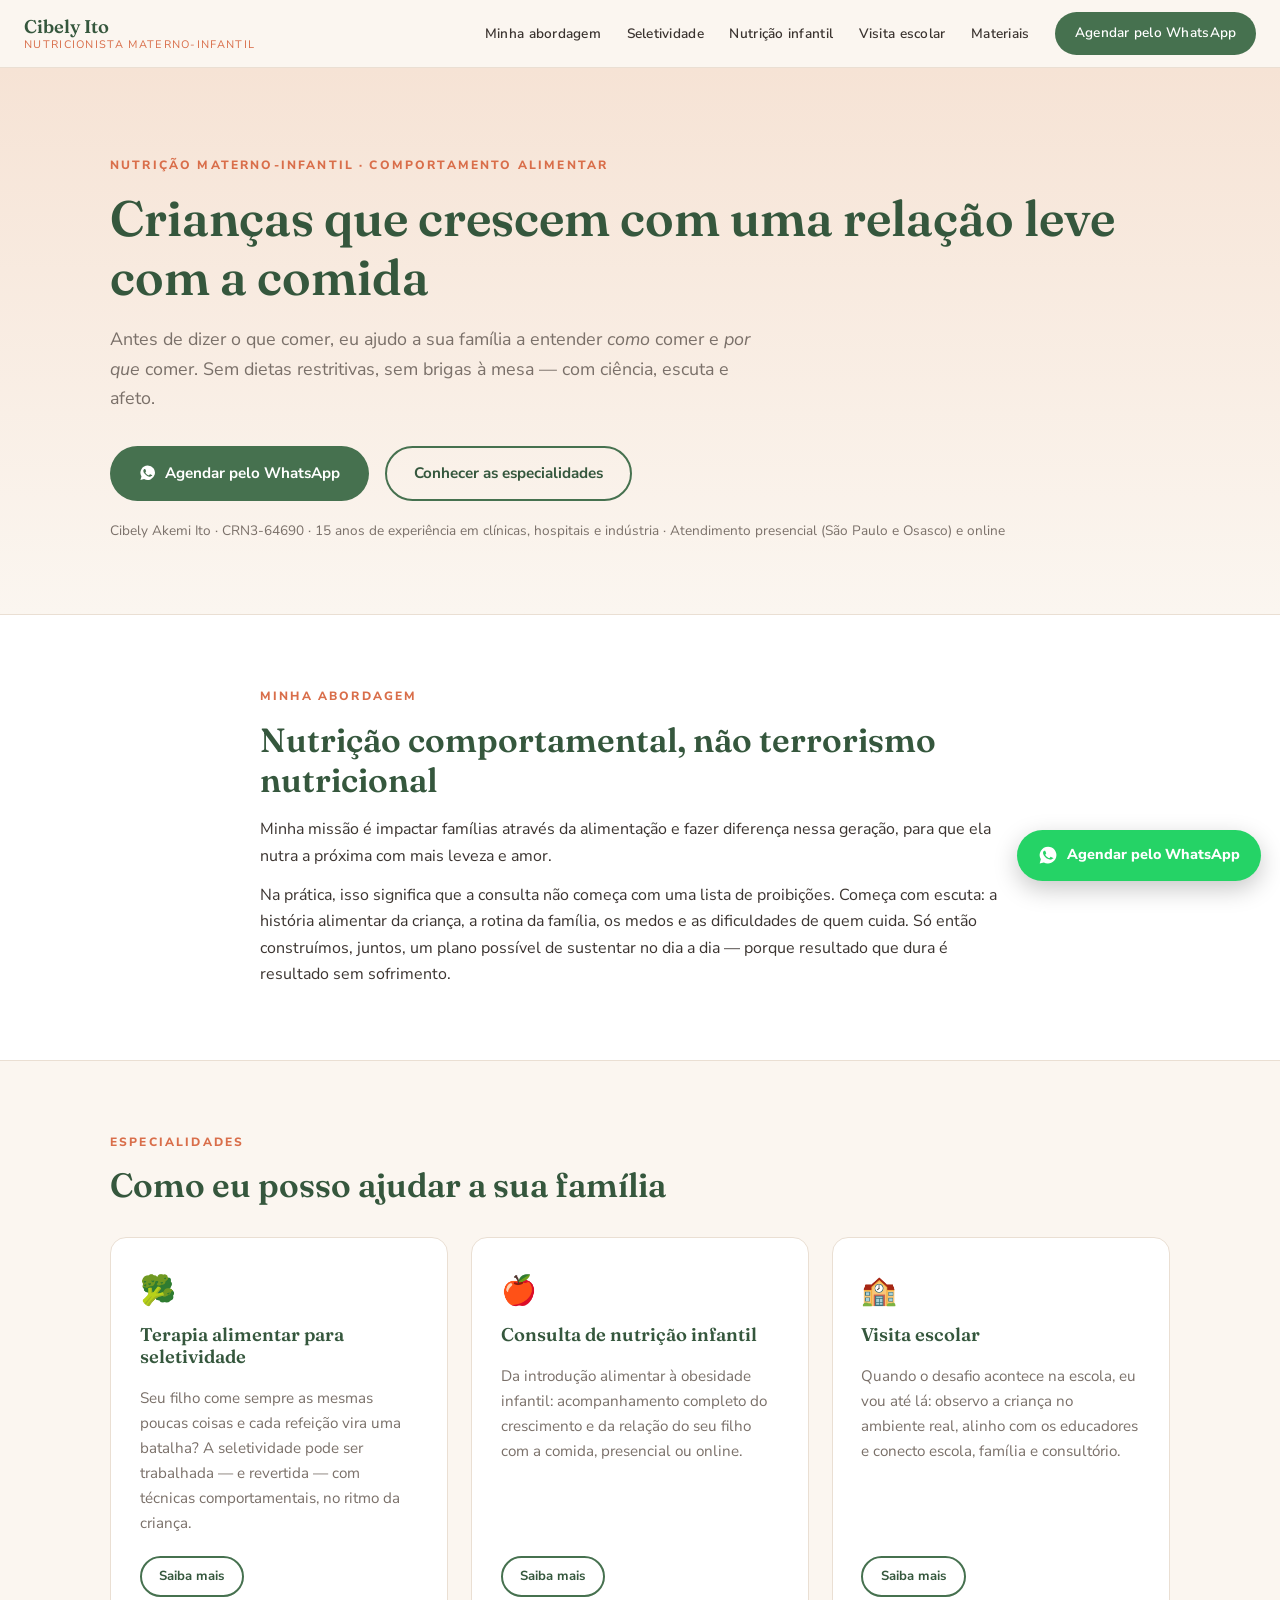
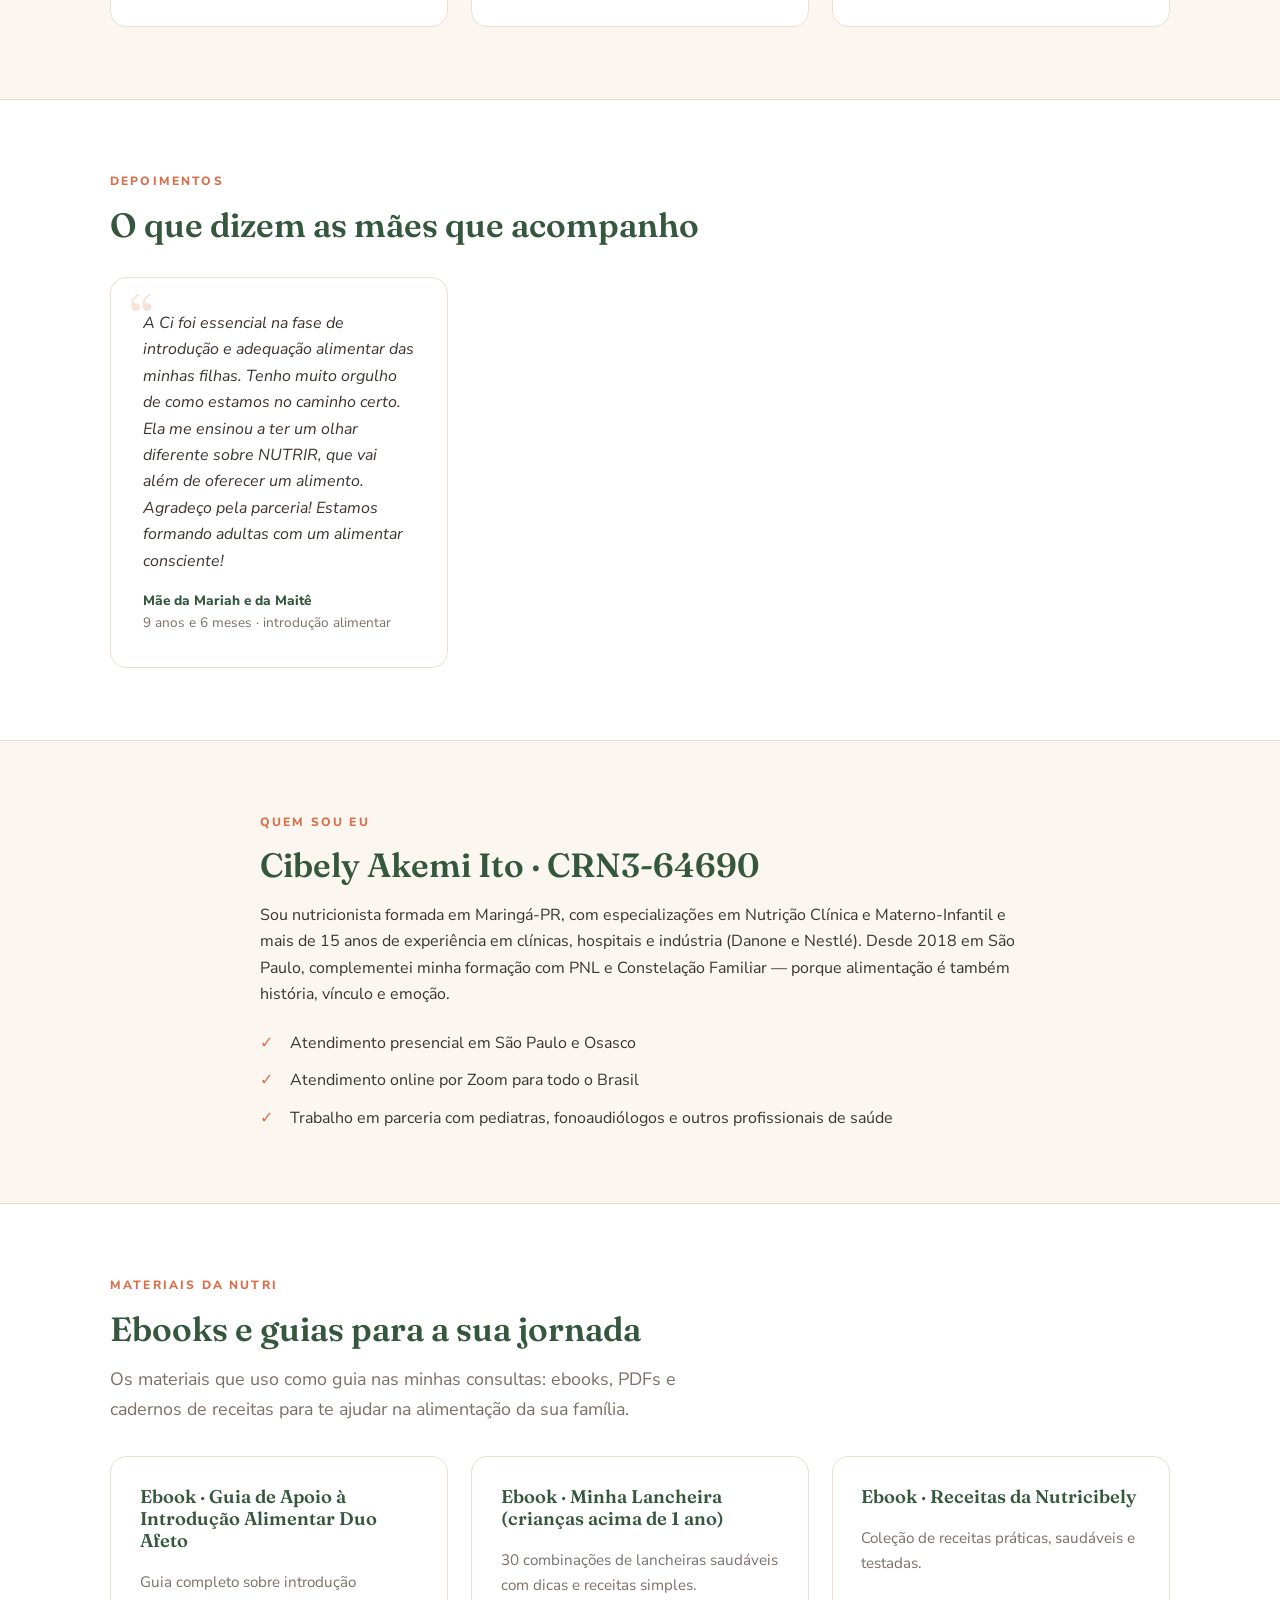
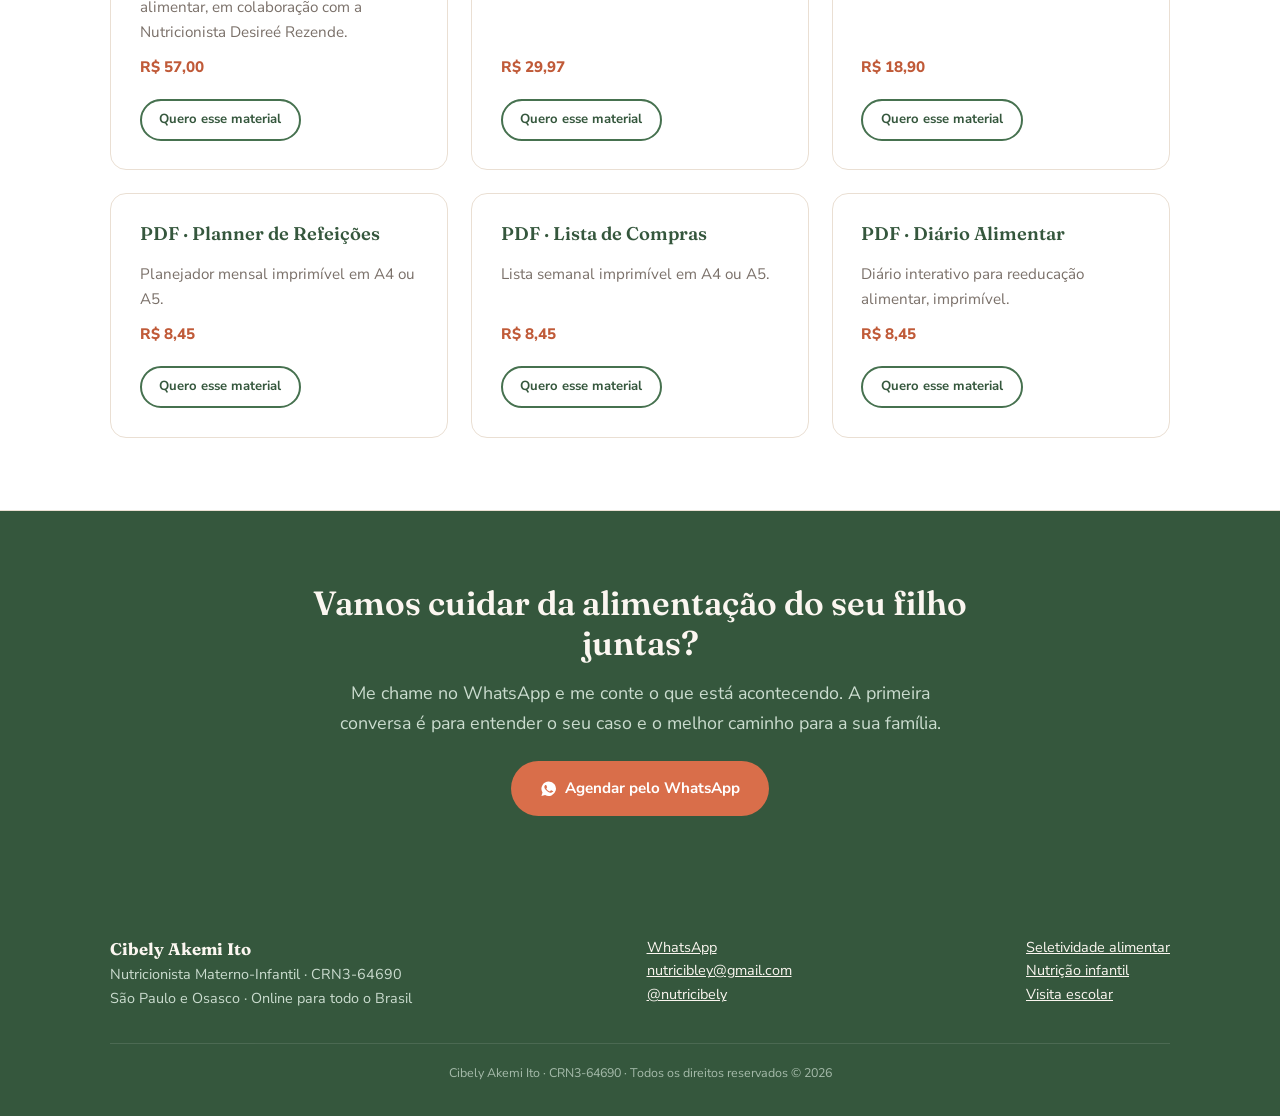
==== index.html @ 19d49606 "Cria site estatico: home + 3 paginas de servico - index.html: hero, abordagem, especialidades, depoi" ====
<!DOCTYPE html>
<html lang="pt-BR">
<head>
<meta charset="UTF-8">
<meta name="viewport" content="width=device-width, initial-scale=1.0">
<title>Cibely Ito — Nutricionista Materno-Infantil | São Paulo, Osasco e Online</title>
<meta name="description" content="Nutrição materno-infantil com foco em comportamento alimentar. Introdução alimentar, seletividade e obesidade infantil sem terrorismo nutricional. Presencial em São Paulo e Osasco ou online.">
<link rel="canonical" href="https://www.nutricibely.com.br/">
<meta property="og:title" content="Cibely Ito — Nutricionista Materno-Infantil">
<meta property="og:description" content="Nutrição materno-infantil com foco em comportamento alimentar. Presencial em São Paulo e Osasco ou online.">
<meta property="og:url" content="https://www.nutricibely.com.br/">
<meta property="og:type" content="website">
<link rel="preconnect" href="https://fonts.googleapis.com">
<link href="https://fonts.googleapis.com/css2?family=Fraunces:ital,wght@0,400;0,600;0,700;1,400&family=Nunito+Sans:ital,wght@0,400;0,600;0,700;0,800;1,400&display=swap" rel="stylesheet">
<link rel="stylesheet" href="styles.css">
</head>
<body>

<nav>
  <a class="nav-brand" href="./">Cibely Ito<small>Nutricionista Materno-Infantil</small></a>
  <button class="nav-toggle" aria-label="Abrir menu">☰</button>
  <ul class="nav-links">
    <li><a href="#abordagem">Minha abordagem</a></li>
    <li><a href="terapia-alimentar-seletividade/">Seletividade</a></li>
    <li><a href="consulta-nutricionista-infantil/">Nutrição infantil</a></li>
    <li><a href="visita-escolar/">Visita escolar</a></li>
    <li><a href="#materiais">Materiais</a></li>
    <li><a class="btn btn-wa btn-sm" data-wa="Olá! Vim pelo site e gostaria de agendar uma consulta." href="#">Agendar pelo WhatsApp</a></li>
  </ul>
</nav>

<main>

<header class="hero">
  <div class="wrap">
    <p class="kicker">Nutrição materno-infantil · comportamento alimentar</p>
    <h1>Crianças que crescem com uma relação leve com a comida</h1>
    <p class="lead">Antes de dizer o que comer, eu ajudo a sua família a entender <em>como</em> comer e <em>por que</em> comer. Sem dietas restritivas, sem brigas à mesa — com ciência, escuta e afeto.</p>
    <div class="hero-actions">
      <a class="btn btn-wa" data-wa="Olá! Vim pelo site e gostaria de agendar uma consulta." href="#">
        <svg class="wa-ico" viewBox="0 0 24 24" fill="currentColor" aria-hidden="true"><path d="M12 2a10 10 0 0 0-8.6 15.1L2 22l5-1.3A10 10 0 1 0 12 2Zm5.2 14.2c-.2.6-1.3 1.2-1.8 1.2-.5.1-1 .2-3.4-.7-2.9-1.2-4.7-4.1-4.9-4.3-.1-.2-1.1-1.5-1.1-2.9s.7-2 1-2.3c.2-.3.5-.3.7-.3h.5c.2 0 .4 0 .6.5l.9 2.1c.1.2.1.4 0 .6l-.4.6-.5.5c-.1.2-.3.3-.1.6.2.3.8 1.4 1.8 2.2 1.2 1.1 2.3 1.5 2.6 1.6.3.1.5.1.7-.1l1-1.2c.2-.3.4-.2.7-.1l2 1c.3.1.5.2.6.4 0 .1 0 .7-.2 1.3Z"/></svg>
        Agendar pelo WhatsApp
      </a>
      <a class="btn btn-outline" href="#especialidades">Conhecer as especialidades</a>
    </div>
    <p class="hero-cred">Cibely Akemi Ito · CRN3-64690 · 15 anos de experiência em clínicas, hospitais e indústria · Atendimento presencial (São Paulo e Osasco) e online</p>
  </div>
</header>

<section id="abordagem" class="band">
  <div class="wrap-narrow">
    <p class="kicker">Minha abordagem</p>
    <h2>Nutrição comportamental, não terrorismo nutricional</h2>
    <p>Minha missão é impactar famílias através da alimentação e fazer diferença nessa geração, para que ela nutra a próxima com mais leveza e amor.</p>
    <p style="margin-top:.8rem;">Na prática, isso significa que a consulta não começa com uma lista de proibições. Começa com escuta: a história alimentar da criança, a rotina da família, os medos e as dificuldades de quem cuida. Só então construímos, juntos, um plano possível de sustentar no dia a dia — porque resultado que dura é resultado sem sofrimento.</p>
  </div>
</section>

<section id="especialidades">
  <div class="wrap">
    <p class="kicker">Especialidades</p>
    <h2>Como eu posso ajudar a sua família</h2>
    <div class="grid grid-3" style="margin-top:2rem;">
      <div class="card">
        <div class="card-ico">🥦</div>
        <h3>Terapia alimentar para seletividade</h3>
        <p>Seu filho come sempre as mesmas poucas coisas e cada refeição vira uma batalha? A seletividade pode ser trabalhada — e revertida — com técnicas comportamentais, no ritmo da criança.</p>
        <a class="btn btn-outline btn-sm" href="terapia-alimentar-seletividade/">Saiba mais</a>
      </div>
      <div class="card">
        <div class="card-ico">🍎</div>
        <h3>Consulta de nutrição infantil</h3>
        <p>Da introdução alimentar à obesidade infantil: acompanhamento completo do crescimento e da relação do seu filho com a comida, presencial ou online.</p>
        <a class="btn btn-outline btn-sm" href="consulta-nutricionista-infantil/">Saiba mais</a>
      </div>
      <div class="card">
        <div class="card-ico">🏫</div>
        <h3>Visita escolar</h3>
        <p>Quando o desafio acontece na escola, eu vou até lá: observo a criança no ambiente real, alinho com os educadores e conecto escola, família e consultório.</p>
        <a class="btn btn-outline btn-sm" href="visita-escolar/">Saiba mais</a>
      </div>
    </div>
  </div>
</section>

<section class="band">
  <div class="wrap">
    <p class="kicker">Depoimentos</p>
    <h2>O que dizem as mães que acompanho</h2>
    <div class="grid grid-3" style="margin-top:2rem;">
      <div class="quote">
        <blockquote>A Ci foi essencial na fase de introdução e adequação alimentar das minhas filhas. Tenho muito orgulho de como estamos no caminho certo. Ela me ensinou a ter um olhar diferente sobre NUTRIR, que vai além de oferecer um alimento. Agradeço pela parceria! Estamos formando adultas com um alimentar consciente!</blockquote>
        <cite>Mãe da Mariah e da Maitê <span>9 anos e 6 meses · introdução alimentar</span></cite>
      </div>
      <!--
        [PENDENTE] Substituir os dois blocos abaixo por DEPOIMENTOS REAIS de mães,
        conforme a estratégia comercial: 1 sobre SELETIVIDADE e 1 sobre OBESIDADE INFANTIL.
        Quando tiver os textos, basta descomentar e preencher.

      <div class="quote">
        <blockquote>[Depoimento real de mãe sobre seletividade alimentar]</blockquote>
        <cite>[Nome] <span>[idade da criança] · seletividade alimentar</span></cite>
      </div>
      <div class="quote">
        <blockquote>[Depoimento real de mãe sobre obesidade infantil]</blockquote>
        <cite>[Nome] <span>[idade da criança] · obesidade infantil</span></cite>
      </div>
      -->
    </div>
  </div>
</section>

<section id="sobre">
  <div class="wrap-narrow">
    <p class="kicker">Quem sou eu</p>
    <h2>Cibely Akemi Ito · CRN3-64690</h2>
    <p>Sou nutricionista formada em Maringá-PR, com especializações em Nutrição Clínica e Materno-Infantil e mais de 15 anos de experiência em clínicas, hospitais e indústria (Danone e Nestlé). Desde 2018 em São Paulo, complementei minha formação com PNL e Constelação Familiar — porque alimentação é também história, vínculo e emoção.</p>
    <ul class="checks" style="margin-top:1.4rem;">
      <li>Atendimento presencial em São Paulo e Osasco</li>
      <li>Atendimento online por Zoom para todo o Brasil</li>
      <li>Trabalho em parceria com pediatras, fonoaudiólogos e outros profissionais de saúde</li>
    </ul>
  </div>
</section>

<section id="materiais" class="band">
  <div class="wrap">
    <p class="kicker">Materiais da Nutri</p>
    <h2>Ebooks e guias para a sua jornada</h2>
    <p class="lead">Os materiais que uso como guia nas minhas consultas: ebooks, PDFs e cadernos de receitas para te ajudar na alimentação da sua família.</p>
    <div class="grid grid-3" style="margin-top:2rem;">
      <div class="card">
        <h3>Ebook · Guia de Apoio à Introdução Alimentar Duo Afeto</h3>
        <p>Guia completo sobre introdução alimentar, em colaboração com a Nutricionista Desireé Rezende.</p>
        <span class="price">R$ 57,00</span>
        <a class="btn btn-outline btn-sm" data-wa="Olá! Quero o Ebook Guia de Apoio à Introdução Alimentar Duo Afeto." href="#">Quero esse material</a>
      </div>
      <div class="card">
        <h3>Ebook · Minha Lancheira (crianças acima de 1 ano)</h3>
        <p>30 combinações de lancheiras saudáveis com dicas e receitas simples.</p>
        <span class="price">R$ 29,97</span>
        <a class="btn btn-outline btn-sm" data-wa="Olá! Quero o Ebook Minha Lancheira." href="#">Quero esse material</a>
      </div>
      <div class="card">
        <h3>Ebook · Receitas da Nutricibely</h3>
        <p>Coleção de receitas práticas, saudáveis e testadas.</p>
        <span class="price">R$ 18,90</span>
        <a class="btn btn-outline btn-sm" data-wa="Olá! Quero o Ebook Receitas da Nutricibely." href="#">Quero esse material</a>
      </div>
      <div class="card">
        <h3>PDF · Planner de Refeições</h3>
        <p>Planejador mensal imprimível em A4 ou A5.</p>
        <span class="price">R$ 8,45</span>
        <a class="btn btn-outline btn-sm" data-wa="Olá! Quero o PDF Planner de Refeições." href="#">Quero esse material</a>
      </div>
      <div class="card">
        <h3>PDF · Lista de Compras</h3>
        <p>Lista semanal imprimível em A4 ou A5.</p>
        <span class="price">R$ 8,45</span>
        <a class="btn btn-outline btn-sm" data-wa="Olá! Quero o PDF Lista de Compras." href="#">Quero esse material</a>
      </div>
      <div class="card">
        <h3>PDF · Diário Alimentar</h3>
        <p>Diário interativo para reeducação alimentar, imprimível.</p>
        <span class="price">R$ 8,45</span>
        <a class="btn btn-outline btn-sm" data-wa="Olá! Quero o PDF Diário Alimentar." href="#">Quero esse material</a>
      </div>
    </div>
  </div>
</section>

<section class="cta-final band-green">
  <div class="wrap-narrow" style="text-align:center;">
    <h2>Vamos cuidar da alimentação do seu filho juntas?</h2>
    <p class="lead" style="margin:0 auto;">Me chame no WhatsApp e me conte o que está acontecendo. A primeira conversa é para entender o seu caso e o melhor caminho para a sua família.</p>
    <a class="btn btn-wa" data-wa="Olá! Vim pelo site e gostaria de agendar uma consulta." href="#" style="background:var(--terracotta);">
      <svg class="wa-ico" viewBox="0 0 24 24" fill="currentColor" aria-hidden="true"><path d="M12 2a10 10 0 0 0-8.6 15.1L2 22l5-1.3A10 10 0 1 0 12 2Zm5.2 14.2c-.2.6-1.3 1.2-1.8 1.2-.5.1-1 .2-3.4-.7-2.9-1.2-4.7-4.1-4.9-4.3-.1-.2-1.1-1.5-1.1-2.9s.7-2 1-2.3c.2-.3.5-.3.7-.3h.5c.2 0 .4 0 .6.5l.9 2.1c.1.2.1.4 0 .6l-.4.6-.5.5c-.1.2-.3.3-.1.6.2.3.8 1.4 1.8 2.2 1.2 1.1 2.3 1.5 2.6 1.6.3.1.5.1.7-.1l1-1.2c.2-.3.4-.2.7-.1l2 1c.3.1.5.2.6.4 0 .1 0 .7-.2 1.3Z"/></svg>
      Agendar pelo WhatsApp
    </a>
  </div>
</section>

</main>

<footer>
  <div class="foot-grid">
    <div>
      <strong style="color:var(--cream);font-family:var(--serif);font-size:1.05rem;">Cibely Akemi Ito</strong><br>
      Nutricionista Materno-Infantil · CRN3-64690<br>
      São Paulo e Osasco · Online para todo o Brasil
    </div>
    <div>
      <a data-wa="Olá! Vim pelo site e gostaria de agendar uma consulta." href="#">WhatsApp</a><br>
      <a href="mailto:nutricibley@gmail.com">nutricibley@gmail.com</a><br>
      <a href="https://www.instagram.com/nutricibely/" target="_blank" rel="noopener">@nutricibely</a>
    </div>
    <div>
      <a href="terapia-alimentar-seletividade/">Seletividade alimentar</a><br>
      <a href="consulta-nutricionista-infantil/">Nutrição infantil</a><br>
      <a href="visita-escolar/">Visita escolar</a>
    </div>
  </div>
  <p class="foot-note">Cibely Akemi Ito · CRN3-64690 · Todos os direitos reservados © 2026</p>
</footer>

<a class="wa-float" data-wa="Olá! Vim pelo site e gostaria de agendar uma consulta." href="#" aria-label="Agendar pelo WhatsApp">
  <svg class="wa-ico" viewBox="0 0 24 24" fill="currentColor" aria-hidden="true" style="width:1.4em;height:1.4em;"><path d="M12 2a10 10 0 0 0-8.6 15.1L2 22l5-1.3A10 10 0 1 0 12 2Zm5.2 14.2c-.2.6-1.3 1.2-1.8 1.2-.5.1-1 .2-3.4-.7-2.9-1.2-4.7-4.1-4.9-4.3-.1-.2-1.1-1.5-1.1-2.9s.7-2 1-2.3c.2-.3.5-.3.7-.3h.5c.2 0 .4 0 .6.5l.9 2.1c.1.2.1.4 0 .6l-.4.6-.5.5c-.1.2-.3.3-.1.6.2.3.8 1.4 1.8 2.2 1.2 1.1 2.3 1.5 2.6 1.6.3.1.5.1.7-.1l1-1.2c.2-.3.4-.2.7-.1l2 1c.3.1.5.2.6.4 0 .1 0 .7-.2 1.3Z"/></svg>
  <span>Agendar pelo WhatsApp</span>
</a>

<script src="site.js"></script>
</body>
</html>
---- styles.css ----
/* Nutricibely — folha de estilos compartilhada */
:root {
  --green:      #46714F;
  --green-deep: #35573D;
  --green-soft: #7BA184;
  --terracotta: #D96E4A;
  --terra-deep: #C05A38;
  --peach:      #F6E3D5;
  --cream:      #FBF6F0;
  --white:      #FFFFFF;
  --ink:        #3B3430;
  --muted:      #7A7069;
  --line:       #EADFD3;
  --serif: 'Fraunces', Georgia, serif;
  --sans:  'Nunito Sans', system-ui, sans-serif;
}

*, *::before, *::after { box-sizing: border-box; margin: 0; padding: 0; }
html { scroll-behavior: smooth; }
body {
  font-family: var(--sans);
  color: var(--ink);
  background: var(--cream);
  line-height: 1.65;
  overflow-x: hidden;
}
img { max-width: 100%; display: block; }
a { color: var(--green); }

/* ---------- Navegação ---------- */
nav {
  position: fixed; top: 0; left: 0; right: 0; z-index: 100;
  background: rgba(251,246,240,0.96);
  backdrop-filter: blur(10px);
  border-bottom: 1px solid var(--line);
  height: 68px;
  display: flex; align-items: center; justify-content: space-between;
  padding: 0 1.5rem;
}
.nav-brand {
  font-family: var(--serif); font-weight: 600; font-size: 1.15rem;
  color: var(--green-deep); text-decoration: none; line-height: 1.2;
}
.nav-brand small {
  display: block; font-family: var(--sans); font-weight: 400;
  font-size: .68rem; letter-spacing: .12em; text-transform: uppercase;
  color: var(--terracotta);
}
.nav-links { display: flex; gap: 1.6rem; align-items: center; list-style: none; }
.nav-links a {
  color: var(--ink); text-decoration: none; font-size: .85rem;
  font-weight: 600; letter-spacing: .02em;
}
.nav-links a:hover { color: var(--terracotta); }
.nav-toggle {
  display: none; background: none; border: none; cursor: pointer;
  font-size: 1.6rem; color: var(--green-deep); line-height: 1;
}

/* Botões */
.btn {
  display: inline-flex; align-items: center; gap: .5rem;
  text-decoration: none; border-radius: 999px; font-weight: 700;
  font-size: .95rem; padding: .8rem 1.7rem; transition: all .2s;
  border: 2px solid transparent;
}
.btn-wa { background: var(--green); color: var(--white) !important; }
.btn-wa:hover { background: var(--green-deep); }
.btn-outline { border-color: var(--green); color: var(--green-deep); }
.btn-outline:hover { background: var(--green); color: var(--white); }
.btn-sm { padding: .5rem 1.1rem; font-size: .82rem; }
.wa-ico { width: 1.15em; height: 1.15em; flex: none; }

/* ---------- Seções ---------- */
main { padding-top: 68px; }
section { padding: 4.5rem 1.5rem; }
.wrap { max-width: 1060px; margin: 0 auto; }
.wrap-narrow { max-width: 760px; margin: 0 auto; }

.kicker {
  font-size: .75rem; letter-spacing: .18em; text-transform: uppercase;
  color: var(--terracotta); font-weight: 800; margin-bottom: .8rem;
}
h1, h2, h3 { font-family: var(--serif); color: var(--green-deep); font-weight: 600; line-height: 1.2; }
h1 { font-size: clamp(2rem, 5vw, 3.1rem); margin-bottom: 1.1rem; }
h2 { font-size: clamp(1.5rem, 3.5vw, 2.1rem); margin-bottom: 1rem; }
h3 { font-size: 1.15rem; margin-bottom: .5rem; }
.lead { font-size: 1.12rem; color: var(--muted); max-width: 640px; }

/* Hero */
.hero { background: linear-gradient(180deg, var(--peach) 0%, var(--cream) 100%); padding: 5.5rem 1.5rem 4.5rem; }
.hero .lead { margin-bottom: 2rem; }
.hero-cred { font-size: .85rem; color: var(--muted); margin-top: 1.2rem; }
.hero-actions { display: flex; gap: 1rem; flex-wrap: wrap; }

/* Cards */
.grid { display: grid; gap: 1.4rem; }
.grid-3 { grid-template-columns: repeat(3, 1fr); }
.grid-2 { grid-template-columns: repeat(2, 1fr); }
.card {
  background: var(--white); border: 1px solid var(--line);
  border-radius: 16px; padding: 1.8rem;
  display: flex; flex-direction: column; gap: .6rem;
}
.card p { color: var(--muted); font-size: .95rem; flex: 1; }
.card .btn { align-self: flex-start; margin-top: .6rem; }
.card-ico { font-size: 1.8rem; }

/* Listas de benefícios / passos */
.steps { counter-reset: step; display: grid; gap: 1.2rem; }
.steps li {
  list-style: none; background: var(--white); border: 1px solid var(--line);
  border-radius: 14px; padding: 1.3rem 1.5rem 1.3rem 4.2rem; position: relative;
}
.steps li::before {
  counter-increment: step; content: counter(step);
  position: absolute; left: 1.2rem; top: 1.15rem;
  width: 2rem; height: 2rem; border-radius: 50%;
  background: var(--peach); color: var(--terra-deep);
  font-family: var(--serif); font-weight: 700; font-size: 1.05rem;
  display: flex; align-items: center; justify-content: center;
}
.checks { list-style: none; display: grid; gap: .7rem; }
.checks li { padding-left: 1.9rem; position: relative; }
.checks li::before {
  content: "✓"; position: absolute; left: 0; top: 0;
  color: var(--terracotta); font-weight: 800;
}

/* Depoimentos */
.quote {
  background: var(--white); border: 1px solid var(--line); border-radius: 16px;
  padding: 2rem; position: relative;
}
.quote::before {
  content: "“"; font-family: var(--serif); font-size: 4rem; line-height: 1;
  color: var(--peach); position: absolute; top: .6rem; left: 1.2rem;
}
.quote blockquote { font-size: 1rem; color: var(--ink); font-style: italic; position: relative; z-index: 1; }
.quote cite {
  display: block; margin-top: 1rem; font-style: normal;
  font-weight: 800; font-size: .85rem; color: var(--green-deep);
}
.quote cite span { display: block; font-weight: 400; color: var(--muted); }

/* Faixas alternadas */
.band { background: var(--white); border-top: 1px solid var(--line); border-bottom: 1px solid var(--line); }
.band-green { background: var(--green-deep); }
.band-green h2, .band-green p { color: var(--cream); }
.band-green .lead { color: #CBDCCF; }

/* CTA final */
.cta-final { text-align: center; }
.cta-final .btn { margin-top: 1.4rem; }

/* Materiais */
.price { font-weight: 800; color: var(--terra-deep); font-size: .95rem; }

/* Rodapé */
footer {
  background: var(--green-deep); color: #CBDCCF;
  padding: 3rem 1.5rem 2rem; font-size: .9rem;
}
footer a { color: var(--cream); }
.foot-grid { display: flex; gap: 2rem; flex-wrap: wrap; justify-content: space-between; max-width: 1060px; margin: 0 auto 2rem; }
.foot-note { text-align: center; font-size: .78rem; opacity: .75; max-width: 1060px; margin: 0 auto; border-top: 1px solid rgba(255,255,255,.15); padding-top: 1.2rem; }

/* Botão flutuante do WhatsApp */
.wa-float {
  position: fixed; right: 1.2rem; bottom: 1.2rem; z-index: 90;
  background: #25D366; color: var(--white); border-radius: 999px;
  display: flex; align-items: center; gap: .55rem;
  padding: .85rem 1.3rem; text-decoration: none; font-weight: 800;
  font-size: .9rem; box-shadow: 0 8px 24px rgba(0,0,0,.22);
}
.wa-float:hover { transform: translateY(-2px); }

/* ---------- Responsivo ---------- */
@media (max-width: 860px) {
  .grid-3, .grid-2 { grid-template-columns: 1fr; }
  .nav-toggle { display: block; }
  .nav-links {
    position: absolute; top: 68px; left: 0; right: 0;
    background: var(--cream); border-bottom: 1px solid var(--line);
    flex-direction: column; gap: 0; display: none; padding: .5rem 0;
  }
  .nav-links.open { display: flex; }
  .nav-links li { width: 100%; text-align: center; }
  .nav-links a { display: block; padding: .8rem 1rem; }
  .wa-float span { display: none; }
  .wa-float { padding: .9rem; }
}
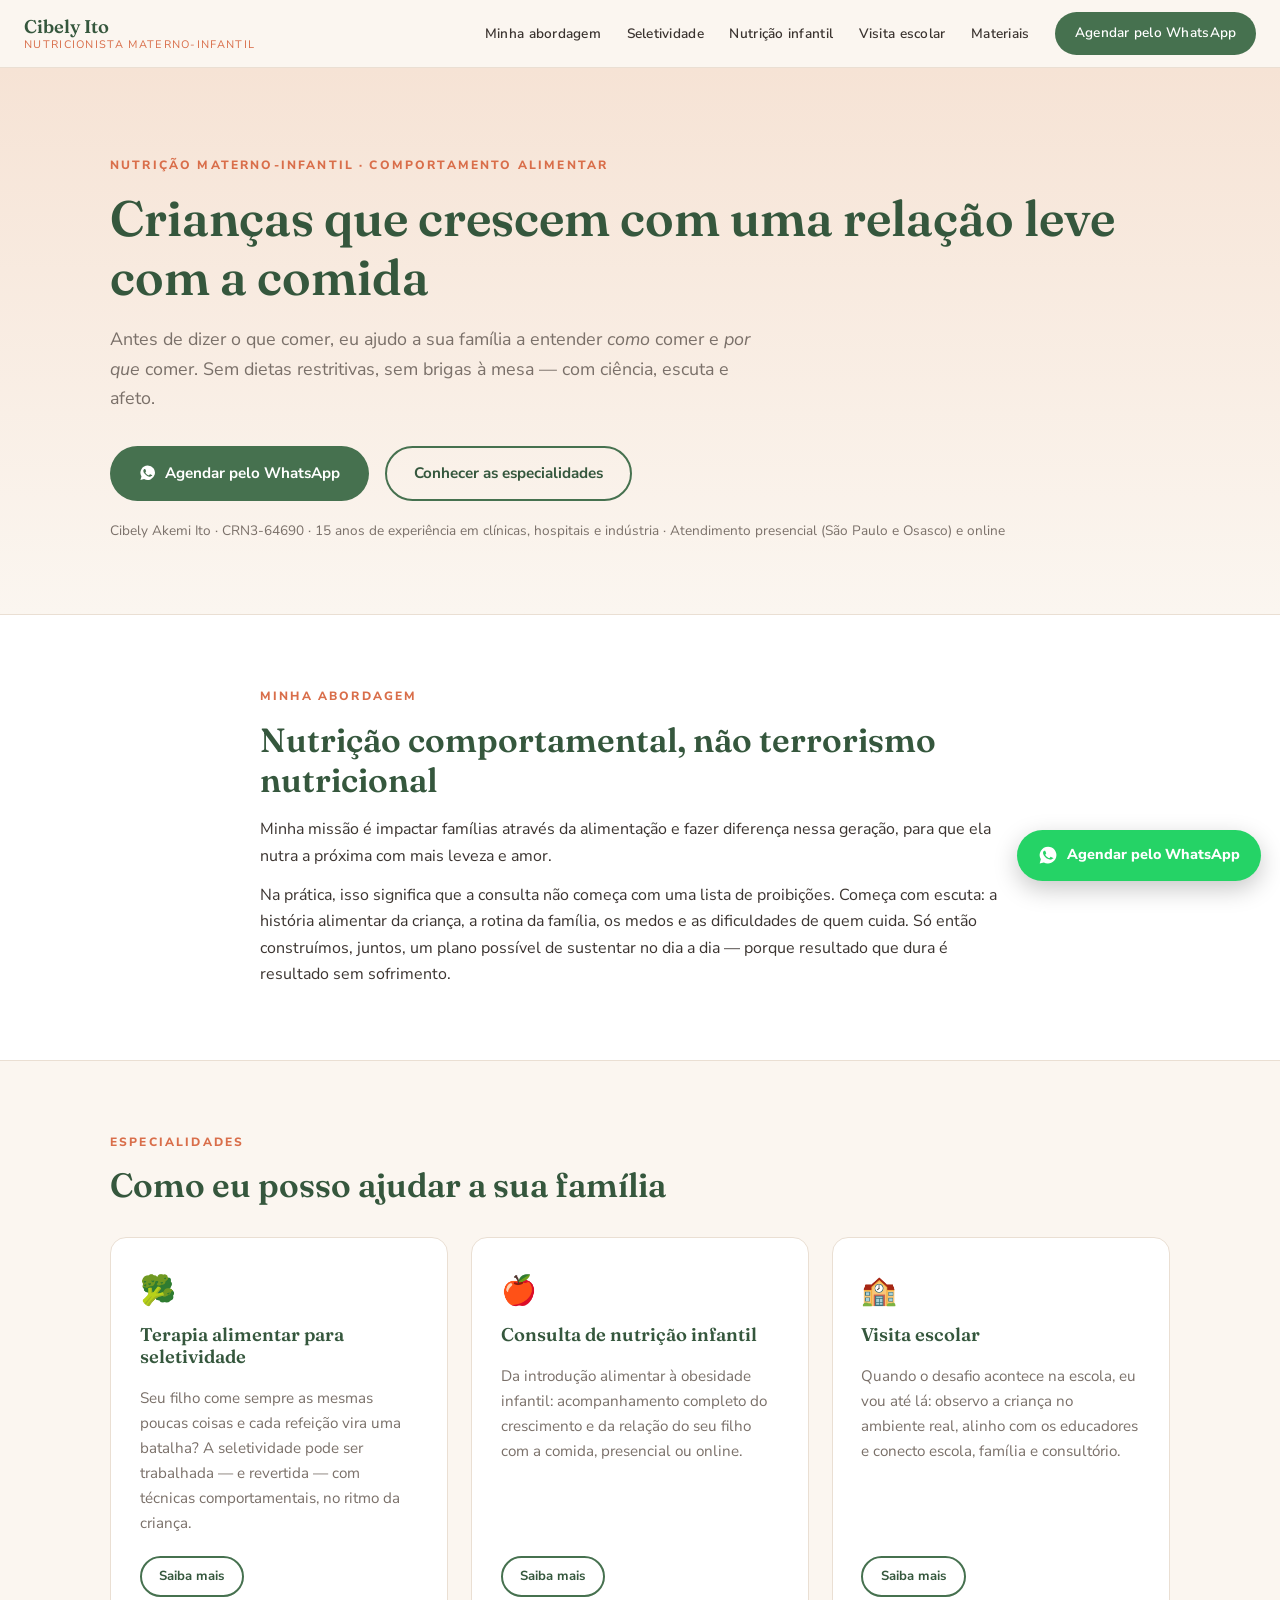
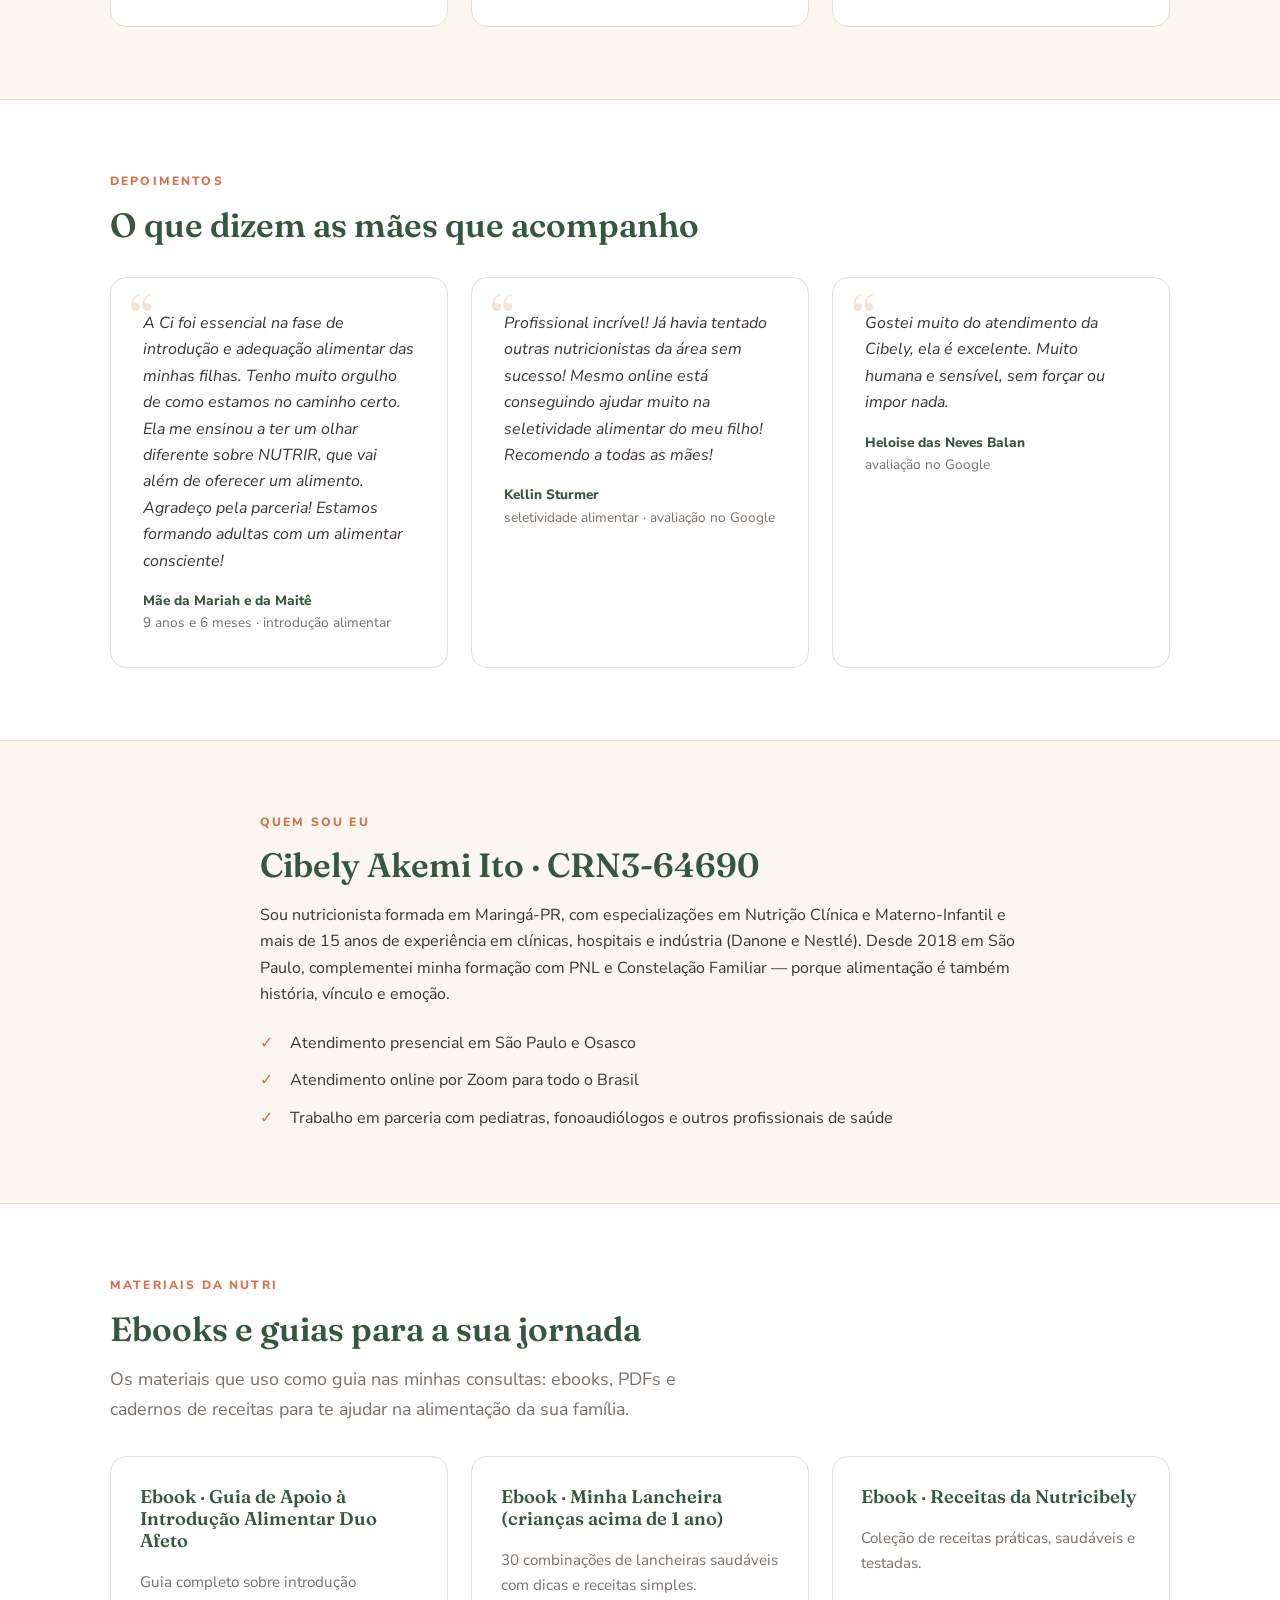
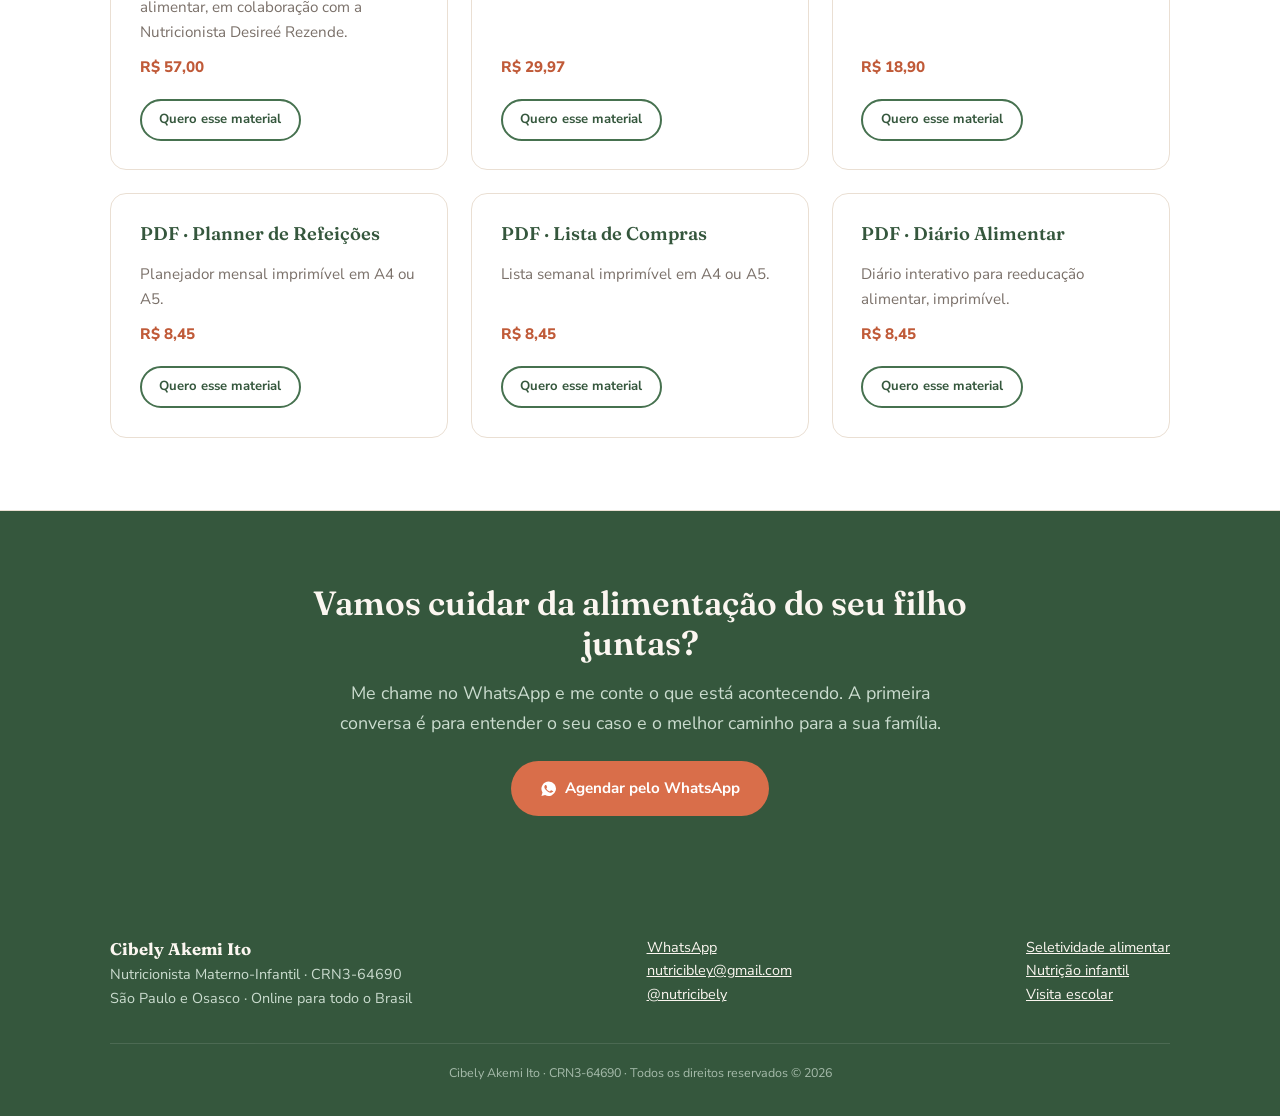
==== commit daf8f489: "Preenche depoimentos reais das avaliacoes do Google - Home: Kellin Sturmer (seletividade) e Heloise " ====
--- a/index.html
+++ b/index.html
@@ -92,20 +92,19 @@
         <blockquote>A Ci foi essencial na fase de introdução e adequação alimentar das minhas filhas. Tenho muito orgulho de como estamos no caminho certo. Ela me ensinou a ter um olhar diferente sobre NUTRIR, que vai além de oferecer um alimento. Agradeço pela parceria! Estamos formando adultas com um alimentar consciente!</blockquote>
         <cite>Mãe da Mariah e da Maitê <span>9 anos e 6 meses · introdução alimentar</span></cite>
       </div>
+      <div class="quote">
+        <blockquote>Profissional incrível! Já havia tentado outras nutricionistas da área sem sucesso! Mesmo online está conseguindo ajudar muito na seletividade alimentar do meu filho! Recomendo a todas as mães!</blockquote>
+        <cite>Kellin Sturmer <span>seletividade alimentar · avaliação no Google</span></cite>
+      </div>
       <!--
-        [PENDENTE] Substituir os dois blocos abaixo por DEPOIMENTOS REAIS de mães,
-        conforme a estratégia comercial: 1 sobre SELETIVIDADE e 1 sobre OBESIDADE INFANTIL.
-        Quando tiver os textos, basta descomentar e preencher.
-
+        [PENDENTE] Estratégia comercial 3.3: ainda falta 1 depoimento real de mãe
+        sobre OBESIDADE INFANTIL (não há nenhum nas avaliações do Google até 2026-07).
+        Quando houver, substituir o bloco abaixo (Heloise) ou adicionar um quarto.
+      -->
       <div class="quote">
-        <blockquote>[Depoimento real de mãe sobre seletividade alimentar]</blockquote>
-        <cite>[Nome] <span>[idade da criança] · seletividade alimentar</span></cite>
-      </div>
-      <div class="quote">
-        <blockquote>[Depoimento real de mãe sobre obesidade infantil]</blockquote>
-        <cite>[Nome] <span>[idade da criança] · obesidade infantil</span></cite>
-      </div>
-      -->
+        <blockquote>Gostei muito do atendimento da Cibely, ela é excelente. Muito humana e sensível, sem forçar ou impor nada.</blockquote>
+        <cite>Heloise das Neves Balan <span>avaliação no Google</span></cite>
+      </div>
     </div>
   </div>
 </section>
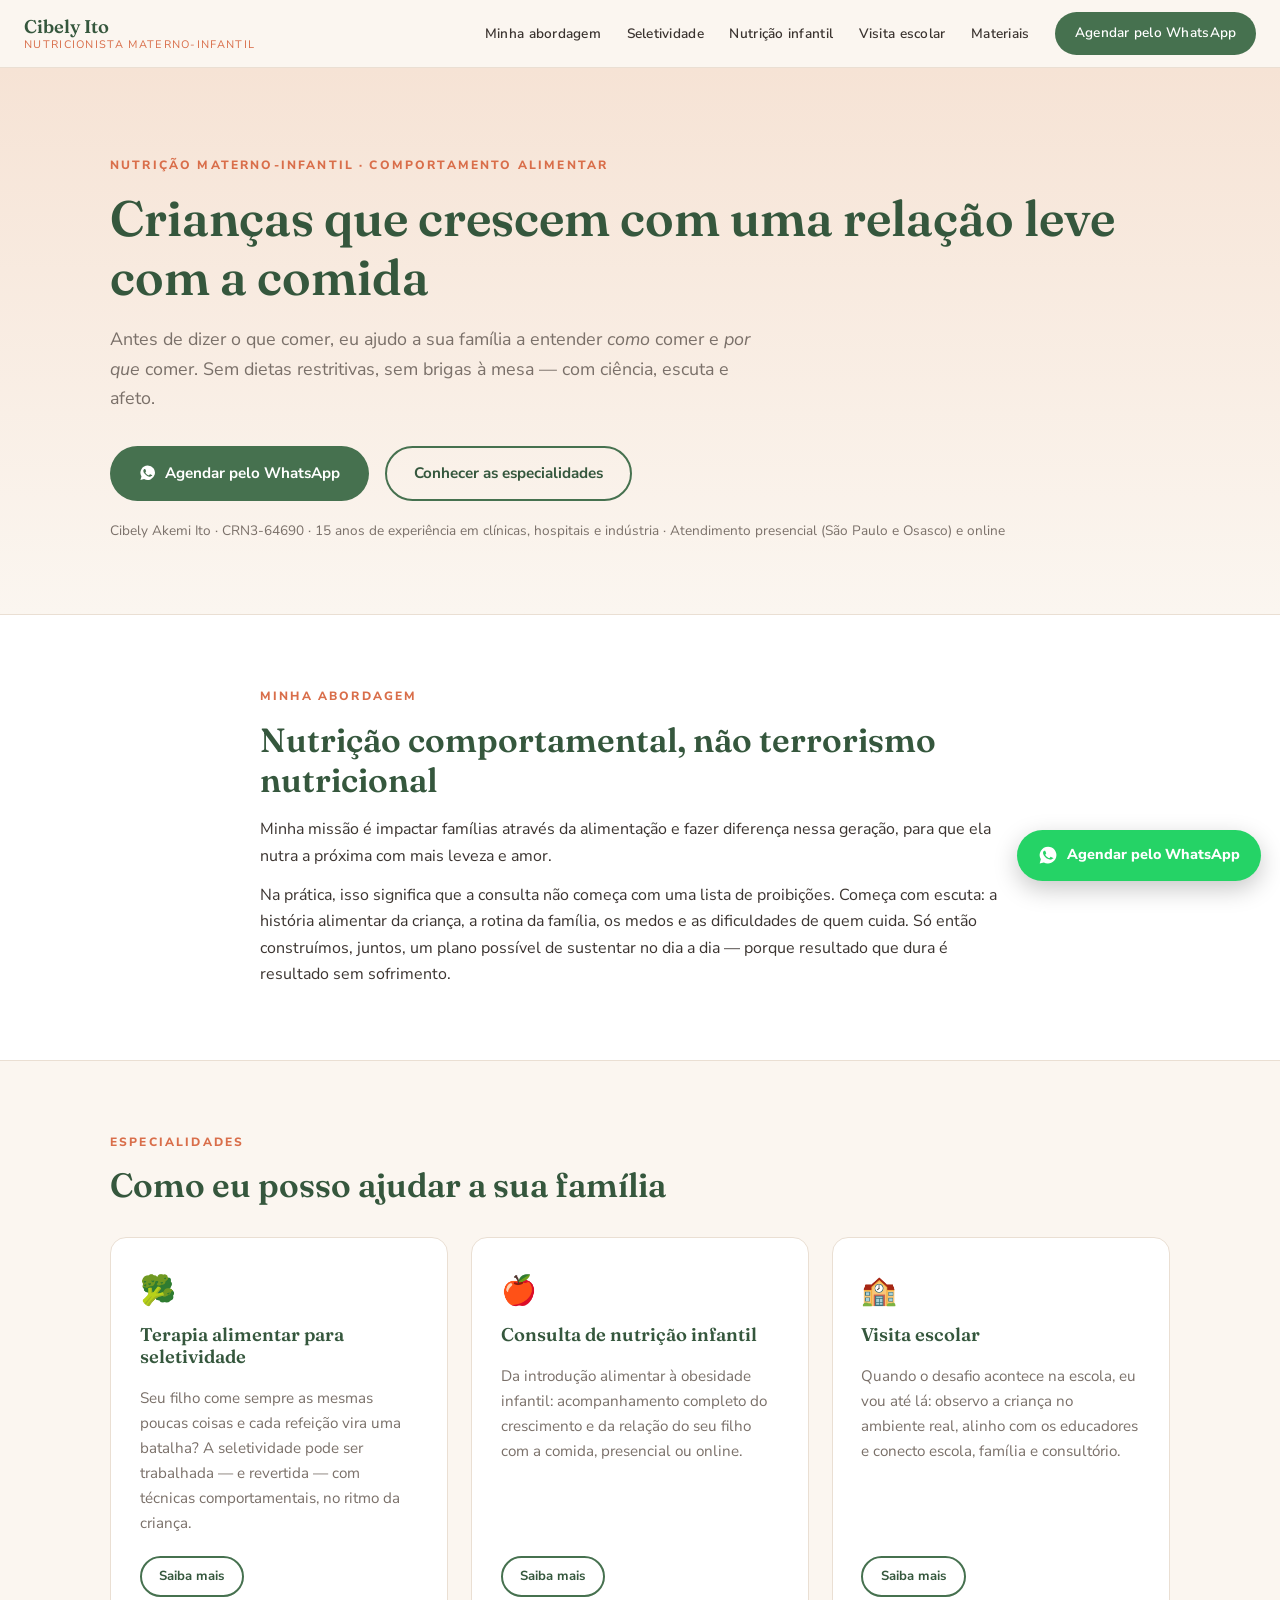
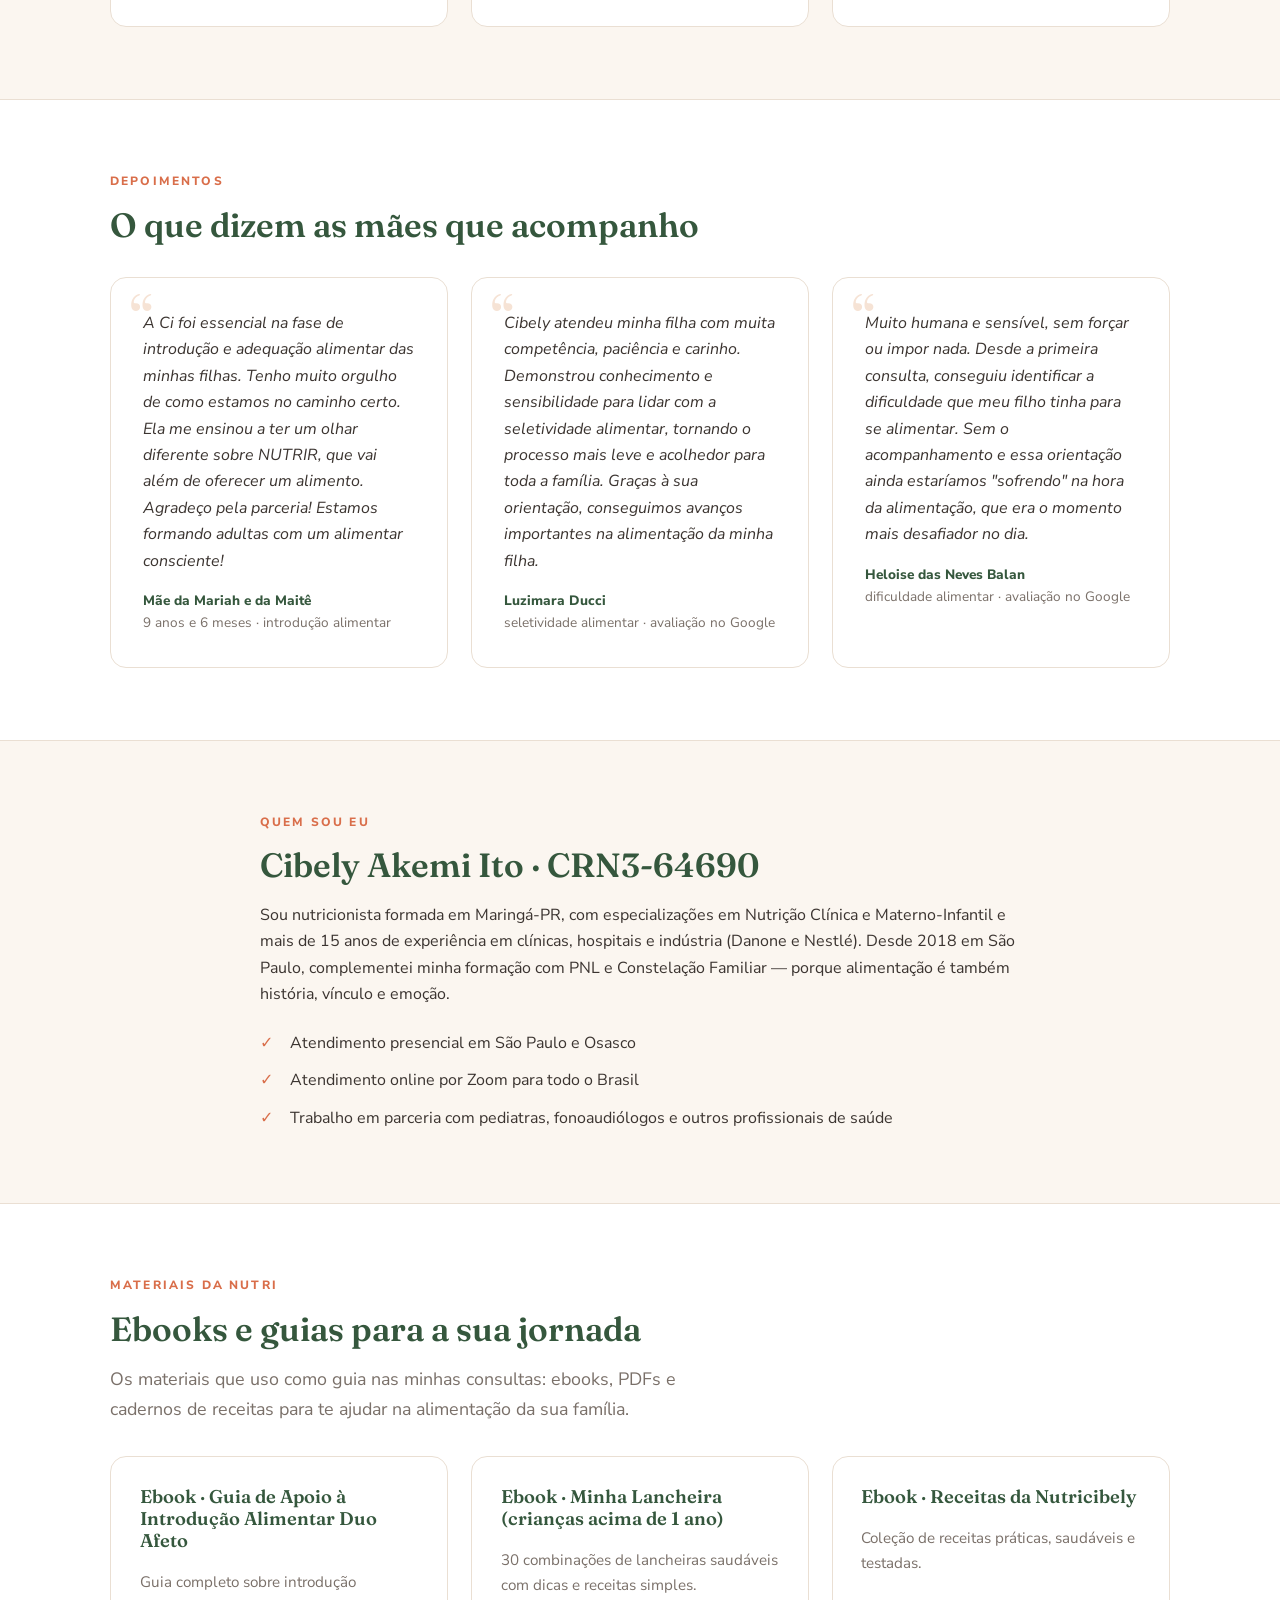
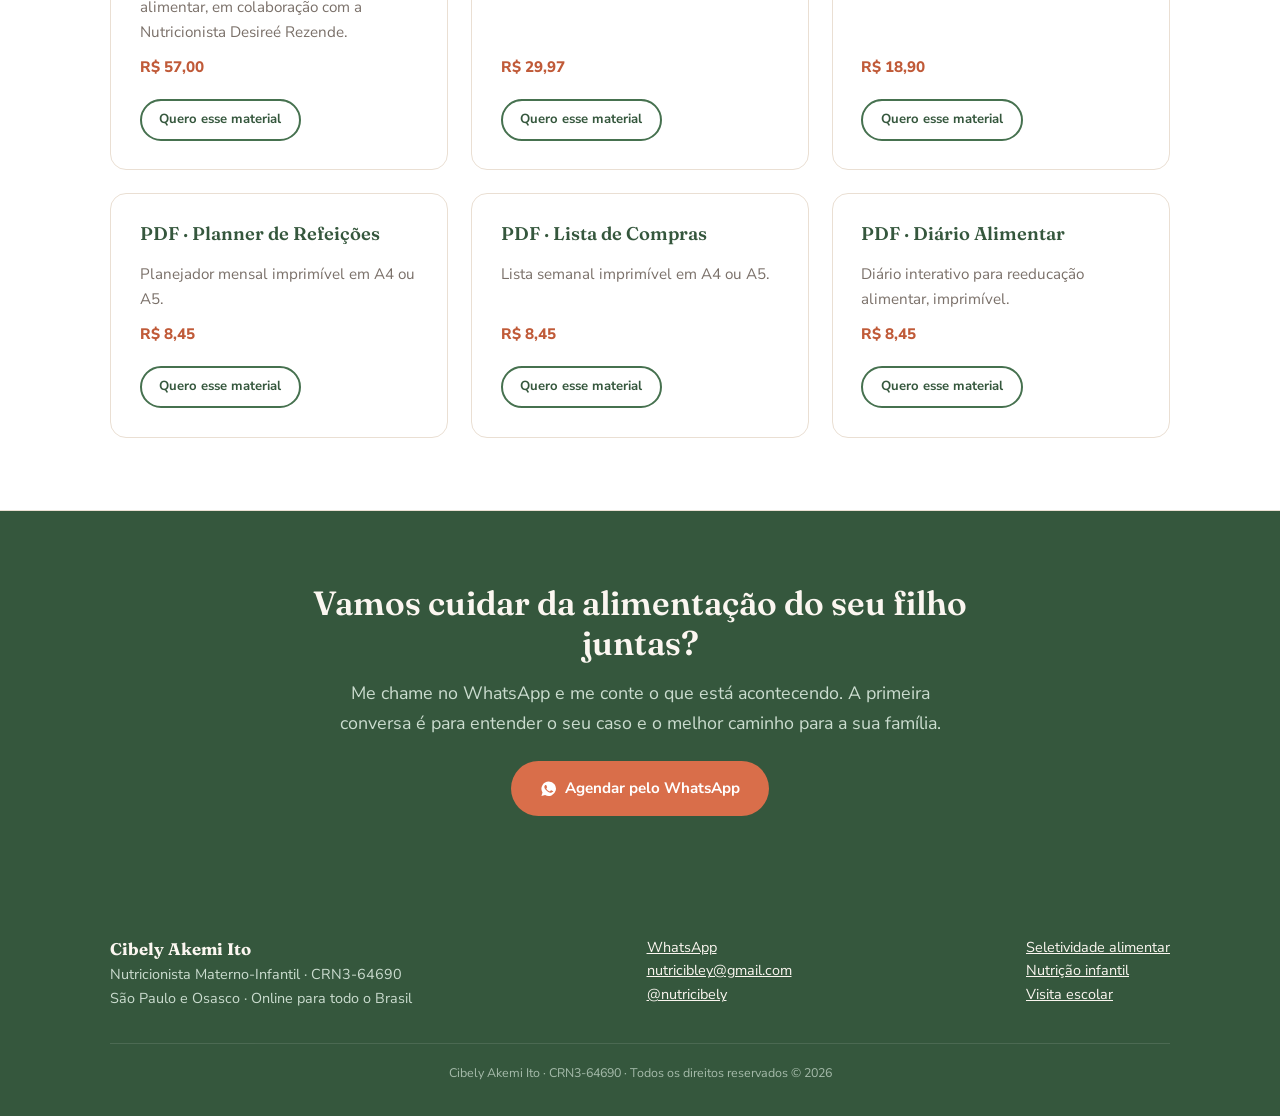
==== commit 02118e3a: "Atualiza depoimentos com textos completos das avaliacoes do Google - Home: Luzimara (seletividade) e" ====
--- a/index.html
+++ b/index.html
@@ -93,8 +93,8 @@
         <cite>Mãe da Mariah e da Maitê <span>9 anos e 6 meses · introdução alimentar</span></cite>
       </div>
       <div class="quote">
-        <blockquote>Profissional incrível! Já havia tentado outras nutricionistas da área sem sucesso! Mesmo online está conseguindo ajudar muito na seletividade alimentar do meu filho! Recomendo a todas as mães!</blockquote>
-        <cite>Kellin Sturmer <span>seletividade alimentar · avaliação no Google</span></cite>
+        <blockquote>Cibely atendeu minha filha com muita competência, paciência e carinho. Demonstrou conhecimento e sensibilidade para lidar com a seletividade alimentar, tornando o processo mais leve e acolhedor para toda a família. Graças à sua orientação, conseguimos avanços importantes na alimentação da minha filha.</blockquote>
+        <cite>Luzimara Ducci <span>seletividade alimentar · avaliação no Google</span></cite>
       </div>
       <!--
         [PENDENTE] Estratégia comercial 3.3: ainda falta 1 depoimento real de mãe
@@ -102,8 +102,8 @@
         Quando houver, substituir o bloco abaixo (Heloise) ou adicionar um quarto.
       -->
       <div class="quote">
-        <blockquote>Gostei muito do atendimento da Cibely, ela é excelente. Muito humana e sensível, sem forçar ou impor nada.</blockquote>
-        <cite>Heloise das Neves Balan <span>avaliação no Google</span></cite>
+        <blockquote>Muito humana e sensível, sem forçar ou impor nada. Desde a primeira consulta, conseguiu identificar a dificuldade que meu filho tinha para se alimentar. Sem o acompanhamento e essa orientação ainda estaríamos "sofrendo" na hora da alimentação, que era o momento mais desafiador no dia.</blockquote>
+        <cite>Heloise das Neves Balan <span>dificuldade alimentar · avaliação no Google</span></cite>
       </div>
     </div>
   </div>
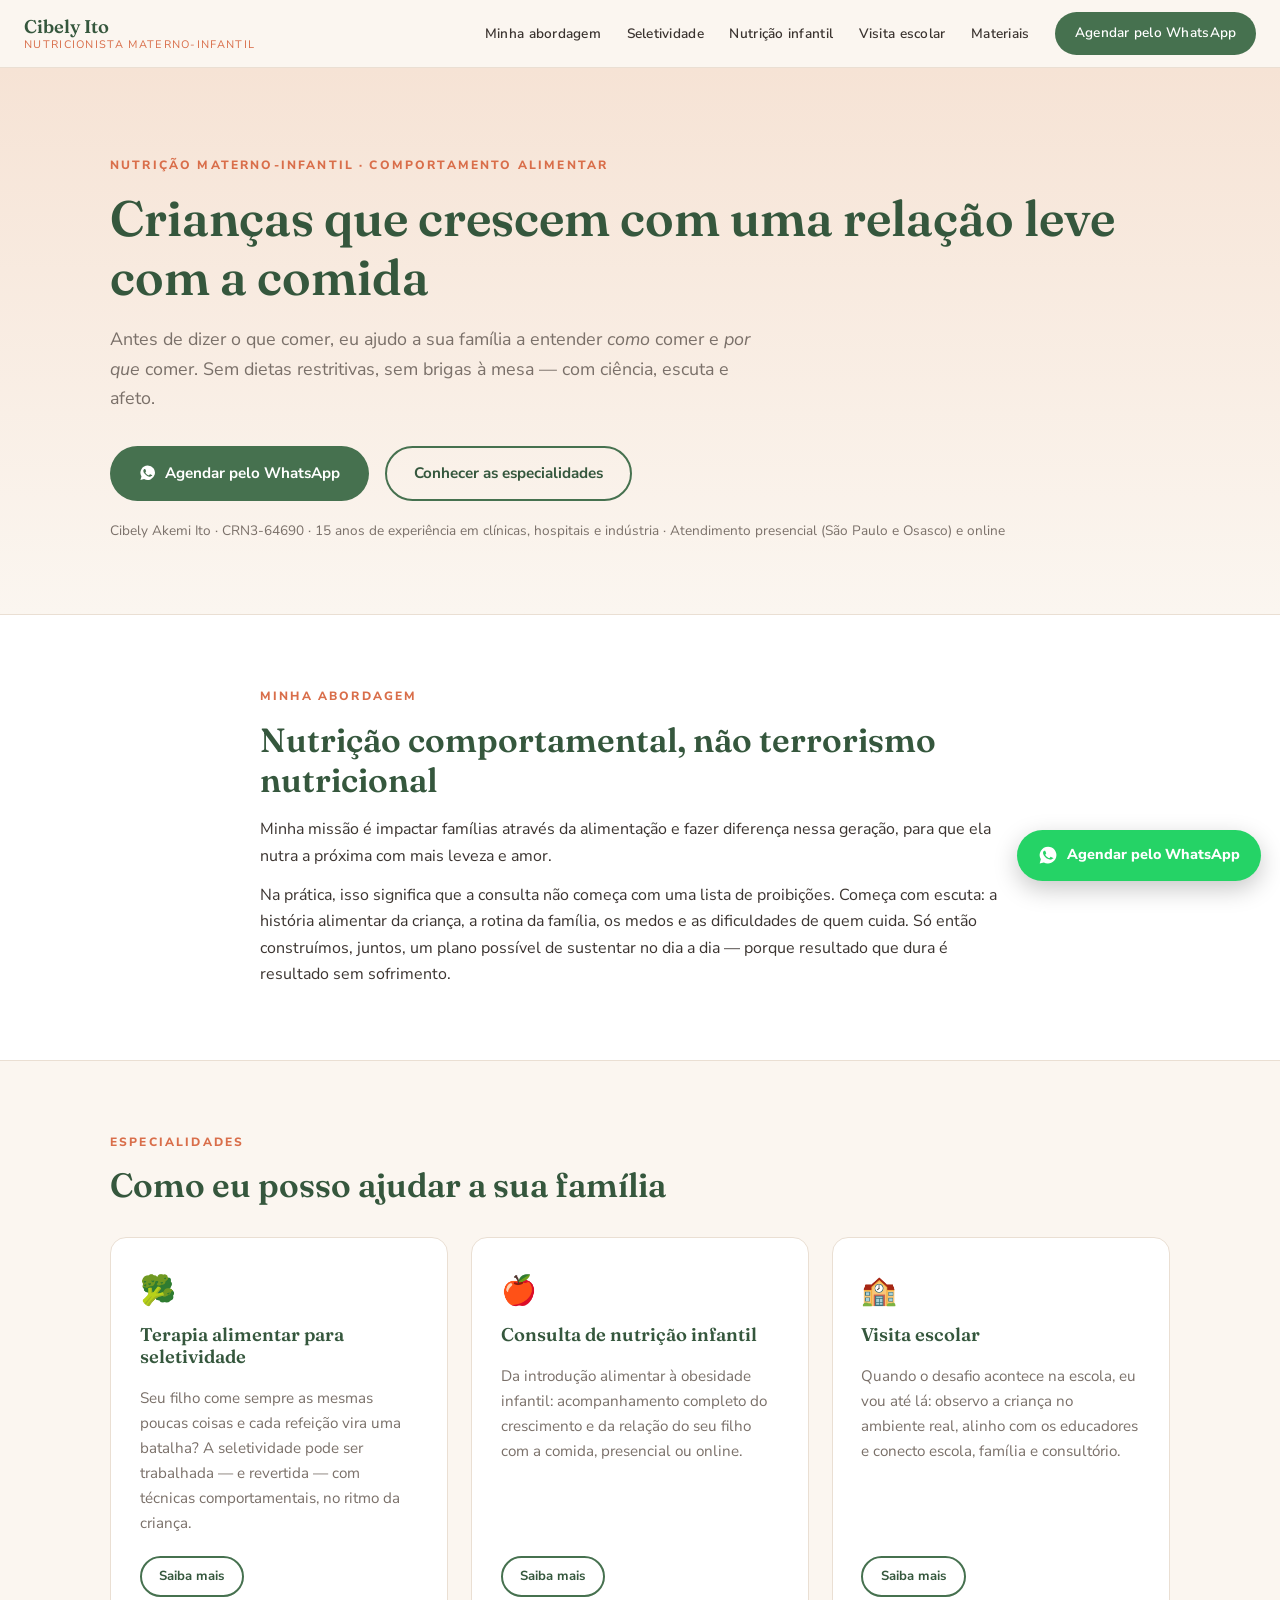
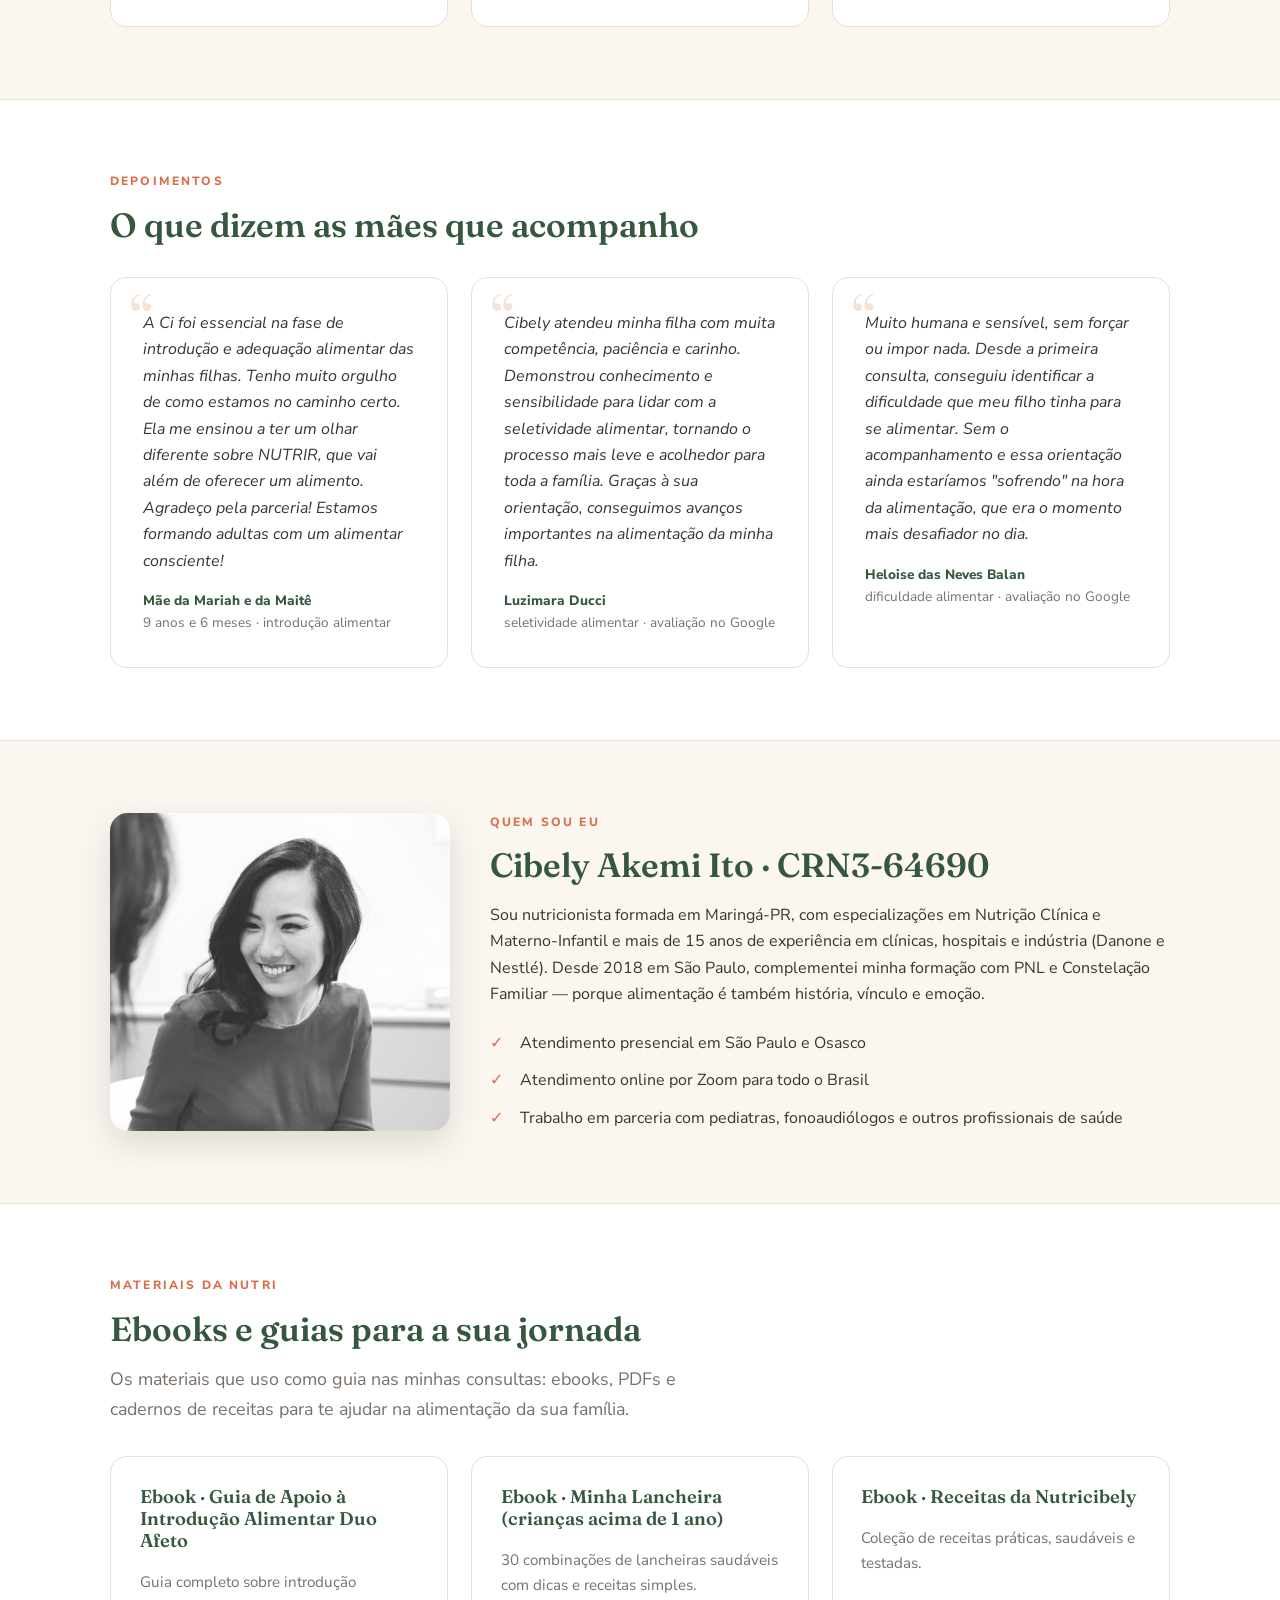
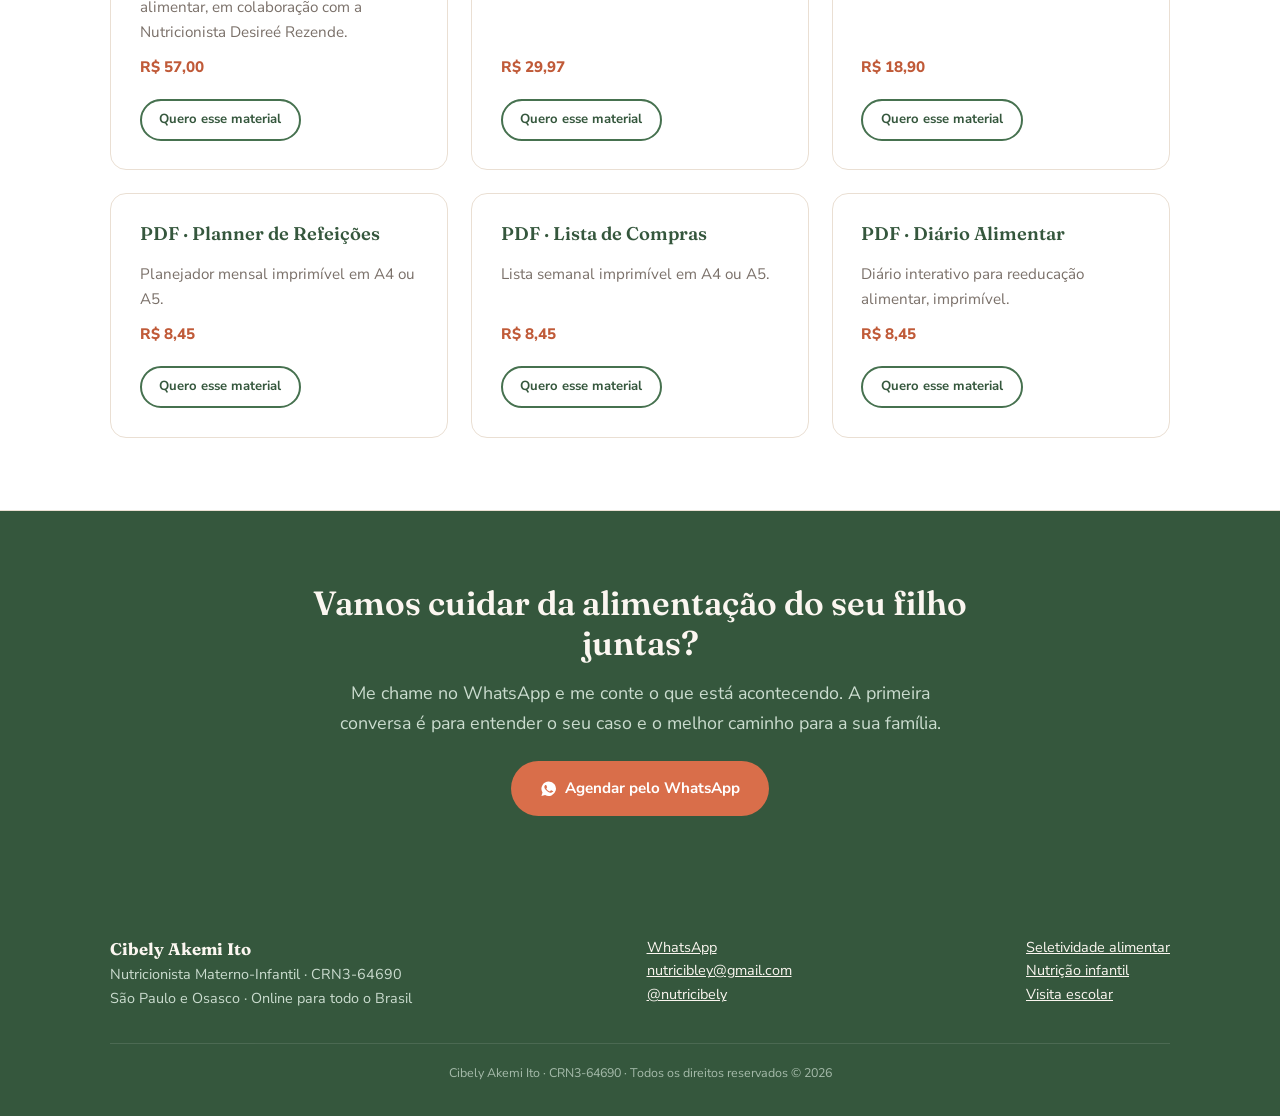
==== commit 053ebe26: "Adiciona foto da Cibely na secao Quem sou eu - images/cibely-ito.jpg (original do Wix em alta, redim" ====
--- a/index.html
+++ b/index.html
@@ -110,15 +110,18 @@
 </section>
 
 <section id="sobre">
-  <div class="wrap-narrow">
-    <p class="kicker">Quem sou eu</p>
-    <h2>Cibely Akemi Ito · CRN3-64690</h2>
-    <p>Sou nutricionista formada em Maringá-PR, com especializações em Nutrição Clínica e Materno-Infantil e mais de 15 anos de experiência em clínicas, hospitais e indústria (Danone e Nestlé). Desde 2018 em São Paulo, complementei minha formação com PNL e Constelação Familiar — porque alimentação é também história, vínculo e emoção.</p>
-    <ul class="checks" style="margin-top:1.4rem;">
-      <li>Atendimento presencial em São Paulo e Osasco</li>
-      <li>Atendimento online por Zoom para todo o Brasil</li>
-      <li>Trabalho em parceria com pediatras, fonoaudiólogos e outros profissionais de saúde</li>
-    </ul>
+  <div class="about-grid">
+    <img class="about-photo" src="images/cibely-ito.jpg" alt="Cibely Akemi Ito, nutricionista materno-infantil" loading="lazy">
+    <div>
+      <p class="kicker">Quem sou eu</p>
+      <h2>Cibely Akemi Ito · CRN3-64690</h2>
+      <p>Sou nutricionista formada em Maringá-PR, com especializações em Nutrição Clínica e Materno-Infantil e mais de 15 anos de experiência em clínicas, hospitais e indústria (Danone e Nestlé). Desde 2018 em São Paulo, complementei minha formação com PNL e Constelação Familiar — porque alimentação é também história, vínculo e emoção.</p>
+      <ul class="checks" style="margin-top:1.4rem;">
+        <li>Atendimento presencial em São Paulo e Osasco</li>
+        <li>Atendimento online por Zoom para todo o Brasil</li>
+        <li>Trabalho em parceria com pediatras, fonoaudiólogos e outros profissionais de saúde</li>
+      </ul>
+    </div>
   </div>
 </section>
 
--- a/styles.css
+++ b/styles.css
@@ -156,6 +156,24 @@
 /* Materiais */
 .price { font-weight: 800; color: var(--terra-deep); font-size: .95rem; }
 
+/* Sobre (Quem sou eu) */
+.about-grid {
+  display: grid; grid-template-columns: 340px 1fr;
+  gap: 2.5rem; align-items: center; max-width: 1060px; margin: 0 auto;
+}
+.about-photo {
+  width: 100%; border-radius: 18px;
+  box-shadow: 0 12px 32px rgba(59,52,48,.15);
+}
+@media (max-width: 860px) {
+  .about-grid { grid-template-columns: 1fr; }
+  .about-photo { max-width: 340px; margin: 0 auto; }
+}
+
+/* Logo no menu e rodapé */
+.nav-logo { height: 46px; width: auto; display: block; }
+.foot-logo { height: 52px; width: auto; margin-bottom: .8rem; filter: brightness(0) invert(1); opacity: .9; }
+
 /* Rodapé */
 footer {
   background: var(--green-deep); color: #CBDCCF;
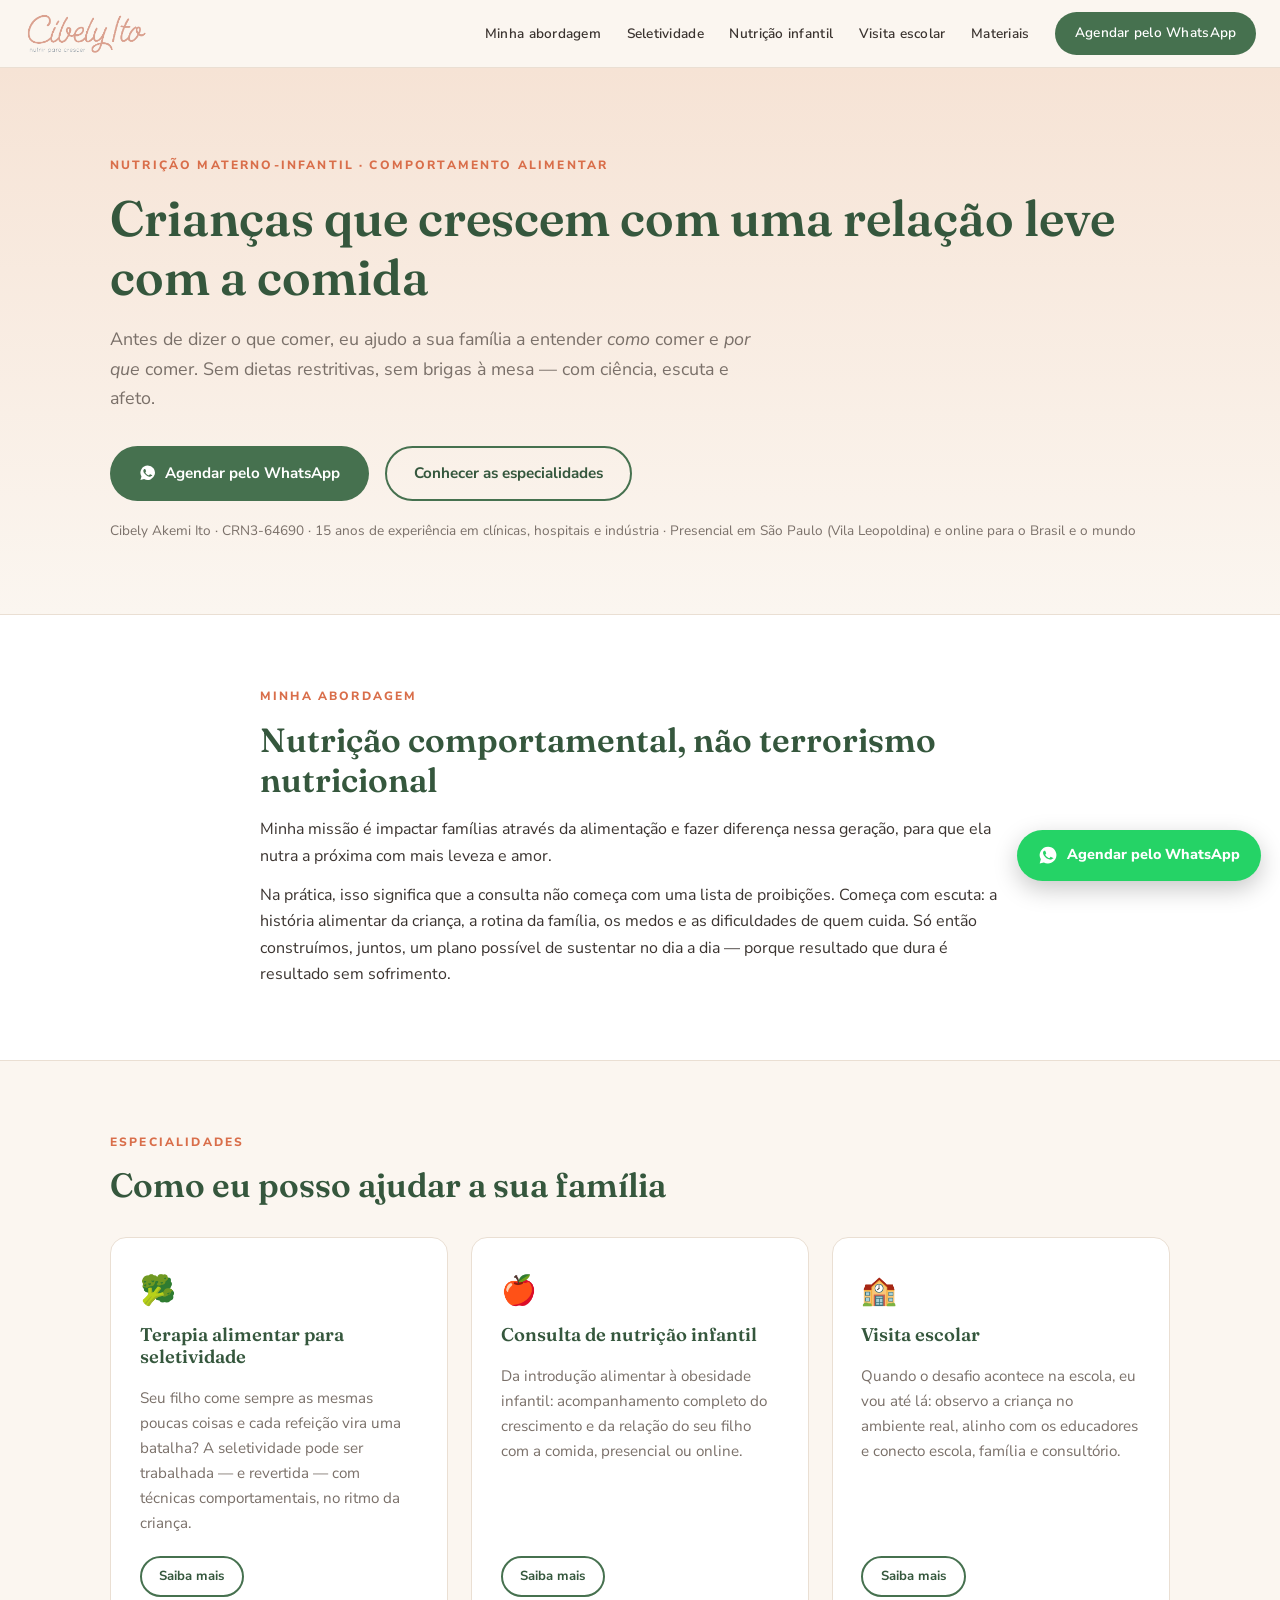
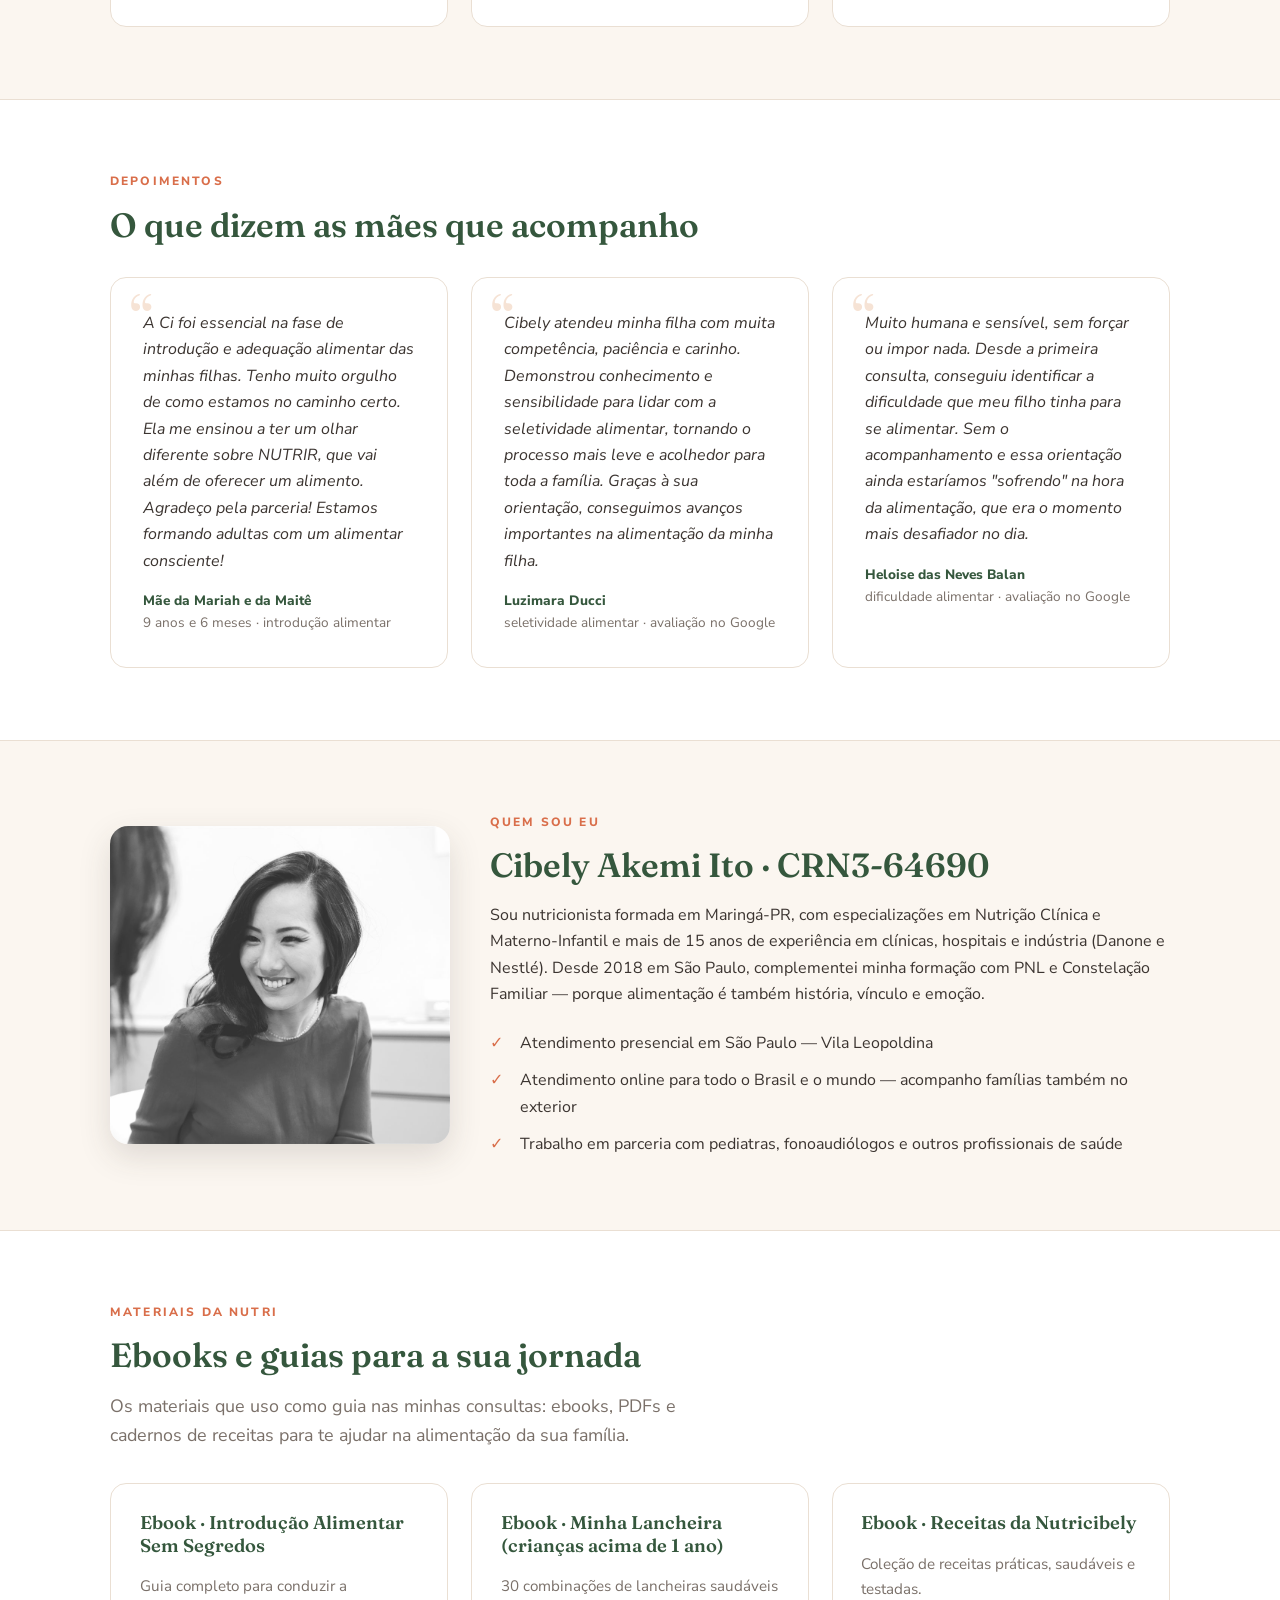
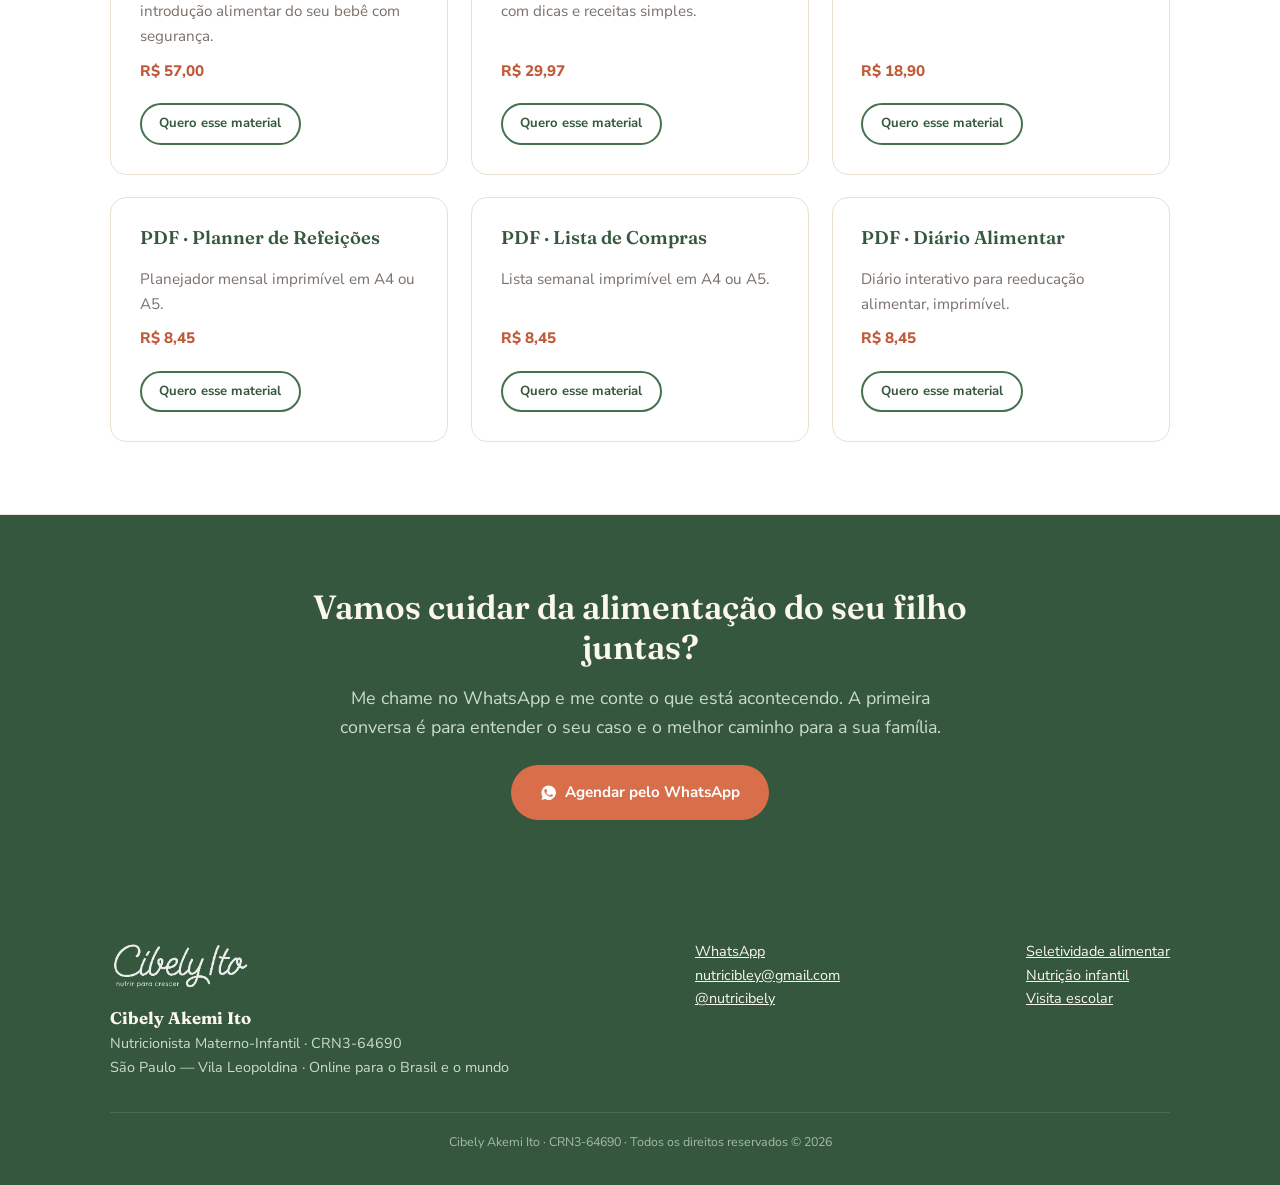
==== commit 4cb32682: "Integra logo, ajusta localizacao e nome de ebook - Logo Cibely Ito (nutrir para crescer) no menu e r" ====
--- a/index.html
+++ b/index.html
@@ -3,11 +3,11 @@
 <head>
 <meta charset="UTF-8">
 <meta name="viewport" content="width=device-width, initial-scale=1.0">
-<title>Cibely Ito — Nutricionista Materno-Infantil | São Paulo, Osasco e Online</title>
-<meta name="description" content="Nutrição materno-infantil com foco em comportamento alimentar. Introdução alimentar, seletividade e obesidade infantil sem terrorismo nutricional. Presencial em São Paulo e Osasco ou online.">
+<title>Cibely Ito — Nutricionista Materno-Infantil | São Paulo (Vila Leopoldina) e Online</title>
+<meta name="description" content="Nutrição materno-infantil com foco em comportamento alimentar. Introdução alimentar, seletividade e obesidade infantil sem terrorismo nutricional. Presencial em São Paulo — Vila Leopoldina ou online para todo o Brasil e o mundo.">
 <link rel="canonical" href="https://www.nutricibely.com.br/">
 <meta property="og:title" content="Cibely Ito — Nutricionista Materno-Infantil">
-<meta property="og:description" content="Nutrição materno-infantil com foco em comportamento alimentar. Presencial em São Paulo e Osasco ou online.">
+<meta property="og:description" content="Nutrição materno-infantil com foco em comportamento alimentar. Presencial em São Paulo — Vila Leopoldina ou online para todo o Brasil e o mundo.">
 <meta property="og:url" content="https://www.nutricibely.com.br/">
 <meta property="og:type" content="website">
 <link rel="preconnect" href="https://fonts.googleapis.com">
@@ -17,7 +17,7 @@
 <body>
 
 <nav>
-  <a class="nav-brand" href="./">Cibely Ito<small>Nutricionista Materno-Infantil</small></a>
+  <a class="nav-brand" href="./"><img class="nav-logo" src="images/logo.png" alt="Cibely Ito — nutrir para crescer"></a>
   <button class="nav-toggle" aria-label="Abrir menu">☰</button>
   <ul class="nav-links">
     <li><a href="#abordagem">Minha abordagem</a></li>
@@ -43,7 +43,7 @@
       </a>
       <a class="btn btn-outline" href="#especialidades">Conhecer as especialidades</a>
     </div>
-    <p class="hero-cred">Cibely Akemi Ito · CRN3-64690 · 15 anos de experiência em clínicas, hospitais e indústria · Atendimento presencial (São Paulo e Osasco) e online</p>
+    <p class="hero-cred">Cibely Akemi Ito · CRN3-64690 · 15 anos de experiência em clínicas, hospitais e indústria · Presencial em São Paulo (Vila Leopoldina) e online para o Brasil e o mundo</p>
   </div>
 </header>
 
@@ -117,8 +117,8 @@
       <h2>Cibely Akemi Ito · CRN3-64690</h2>
       <p>Sou nutricionista formada em Maringá-PR, com especializações em Nutrição Clínica e Materno-Infantil e mais de 15 anos de experiência em clínicas, hospitais e indústria (Danone e Nestlé). Desde 2018 em São Paulo, complementei minha formação com PNL e Constelação Familiar — porque alimentação é também história, vínculo e emoção.</p>
       <ul class="checks" style="margin-top:1.4rem;">
-        <li>Atendimento presencial em São Paulo e Osasco</li>
-        <li>Atendimento online por Zoom para todo o Brasil</li>
+        <li>Atendimento presencial em São Paulo — Vila Leopoldina</li>
+        <li>Atendimento online para todo o Brasil e o mundo — acompanho famílias também no exterior</li>
         <li>Trabalho em parceria com pediatras, fonoaudiólogos e outros profissionais de saúde</li>
       </ul>
     </div>
@@ -132,10 +132,10 @@
     <p class="lead">Os materiais que uso como guia nas minhas consultas: ebooks, PDFs e cadernos de receitas para te ajudar na alimentação da sua família.</p>
     <div class="grid grid-3" style="margin-top:2rem;">
       <div class="card">
-        <h3>Ebook · Guia de Apoio à Introdução Alimentar Duo Afeto</h3>
-        <p>Guia completo sobre introdução alimentar, em colaboração com a Nutricionista Desireé Rezende.</p>
+        <h3>Ebook · Introdução Alimentar Sem Segredos</h3>
+        <p>Guia completo para conduzir a introdução alimentar do seu bebê com segurança.</p>
         <span class="price">R$ 57,00</span>
-        <a class="btn btn-outline btn-sm" data-wa="Olá! Quero o Ebook Guia de Apoio à Introdução Alimentar Duo Afeto." href="#">Quero esse material</a>
+        <a class="btn btn-outline btn-sm" data-wa="Olá! Quero o Ebook Introdução Alimentar Sem Segredos." href="#">Quero esse material</a>
       </div>
       <div class="card">
         <h3>Ebook · Minha Lancheira (crianças acima de 1 ano)</h3>
@@ -187,9 +187,10 @@
 <footer>
   <div class="foot-grid">
     <div>
+      <img class="foot-logo" src="images/logo.png" alt="Cibely Ito — nutrir para crescer">
       <strong style="color:var(--cream);font-family:var(--serif);font-size:1.05rem;">Cibely Akemi Ito</strong><br>
       Nutricionista Materno-Infantil · CRN3-64690<br>
-      São Paulo e Osasco · Online para todo o Brasil
+      São Paulo — Vila Leopoldina · Online para o Brasil e o mundo
     </div>
     <div>
       <a data-wa="Olá! Vim pelo site e gostaria de agendar uma consulta." href="#">WhatsApp</a><br>
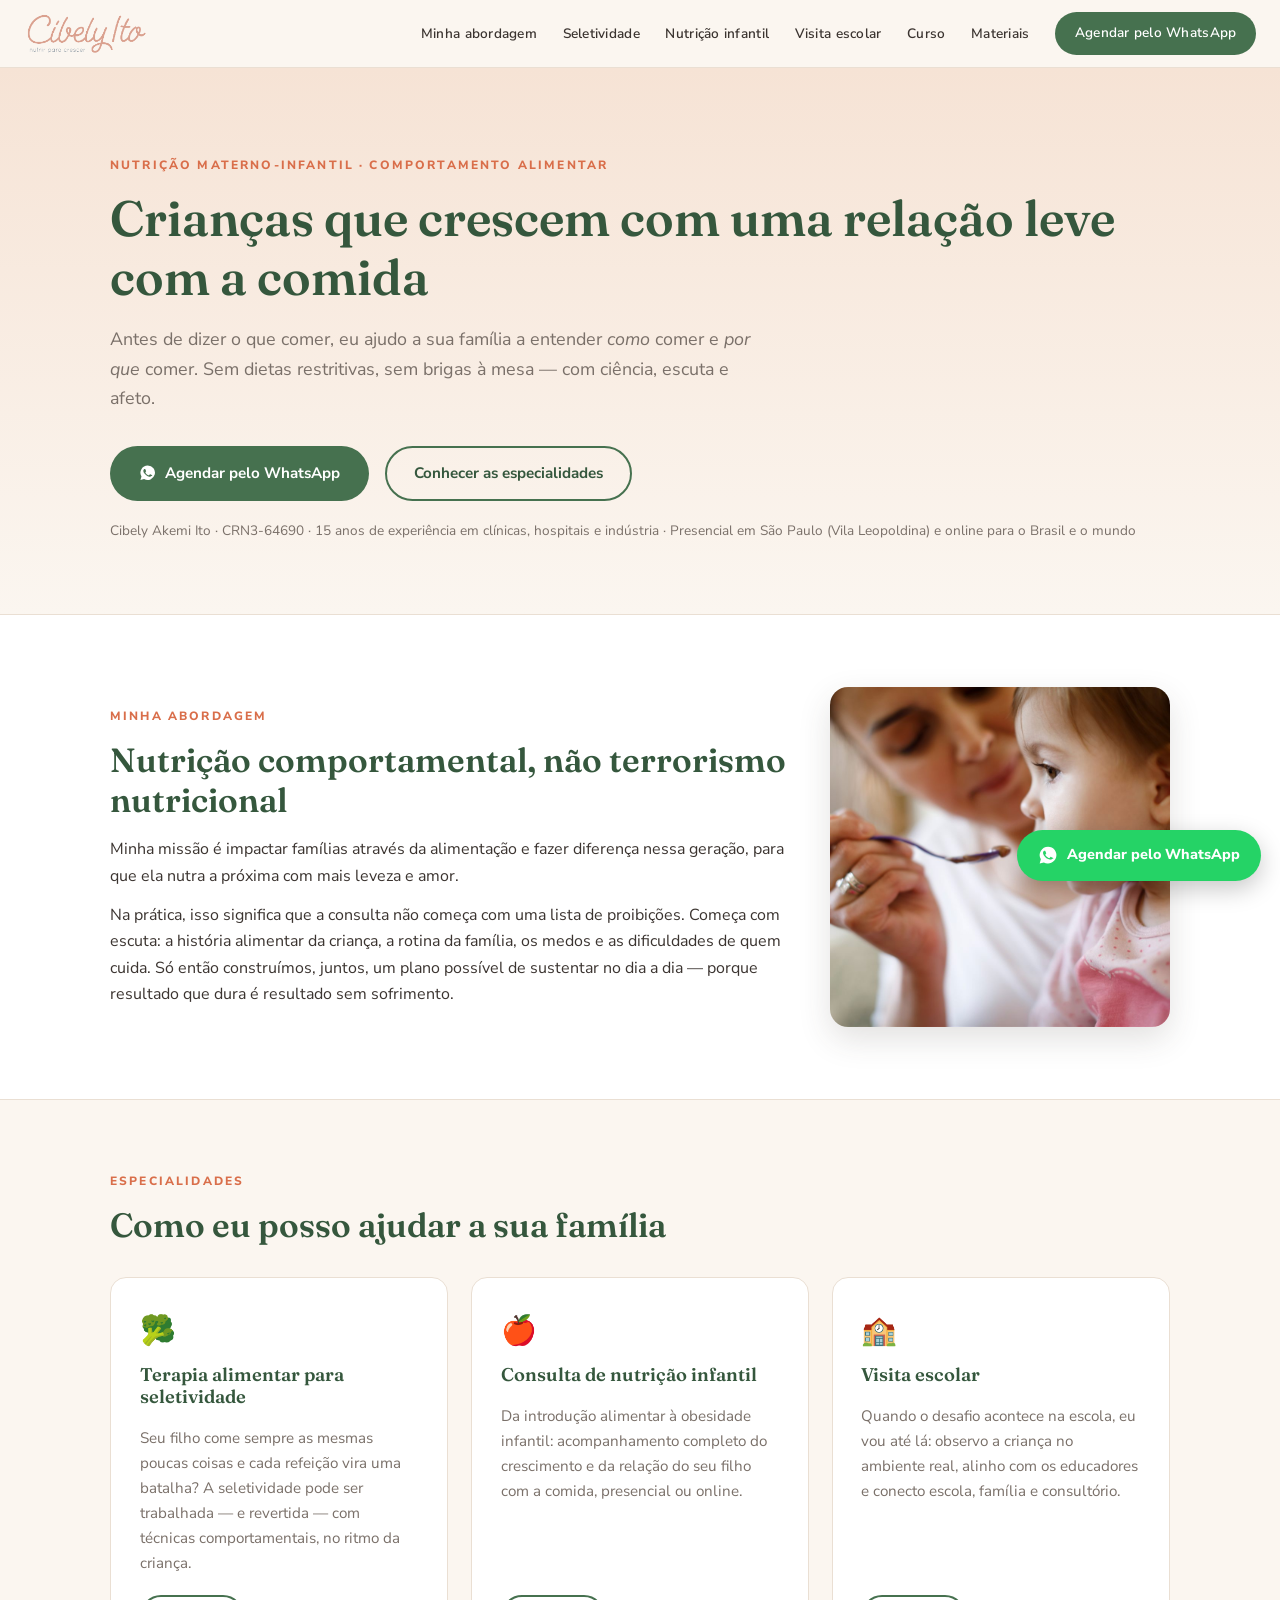
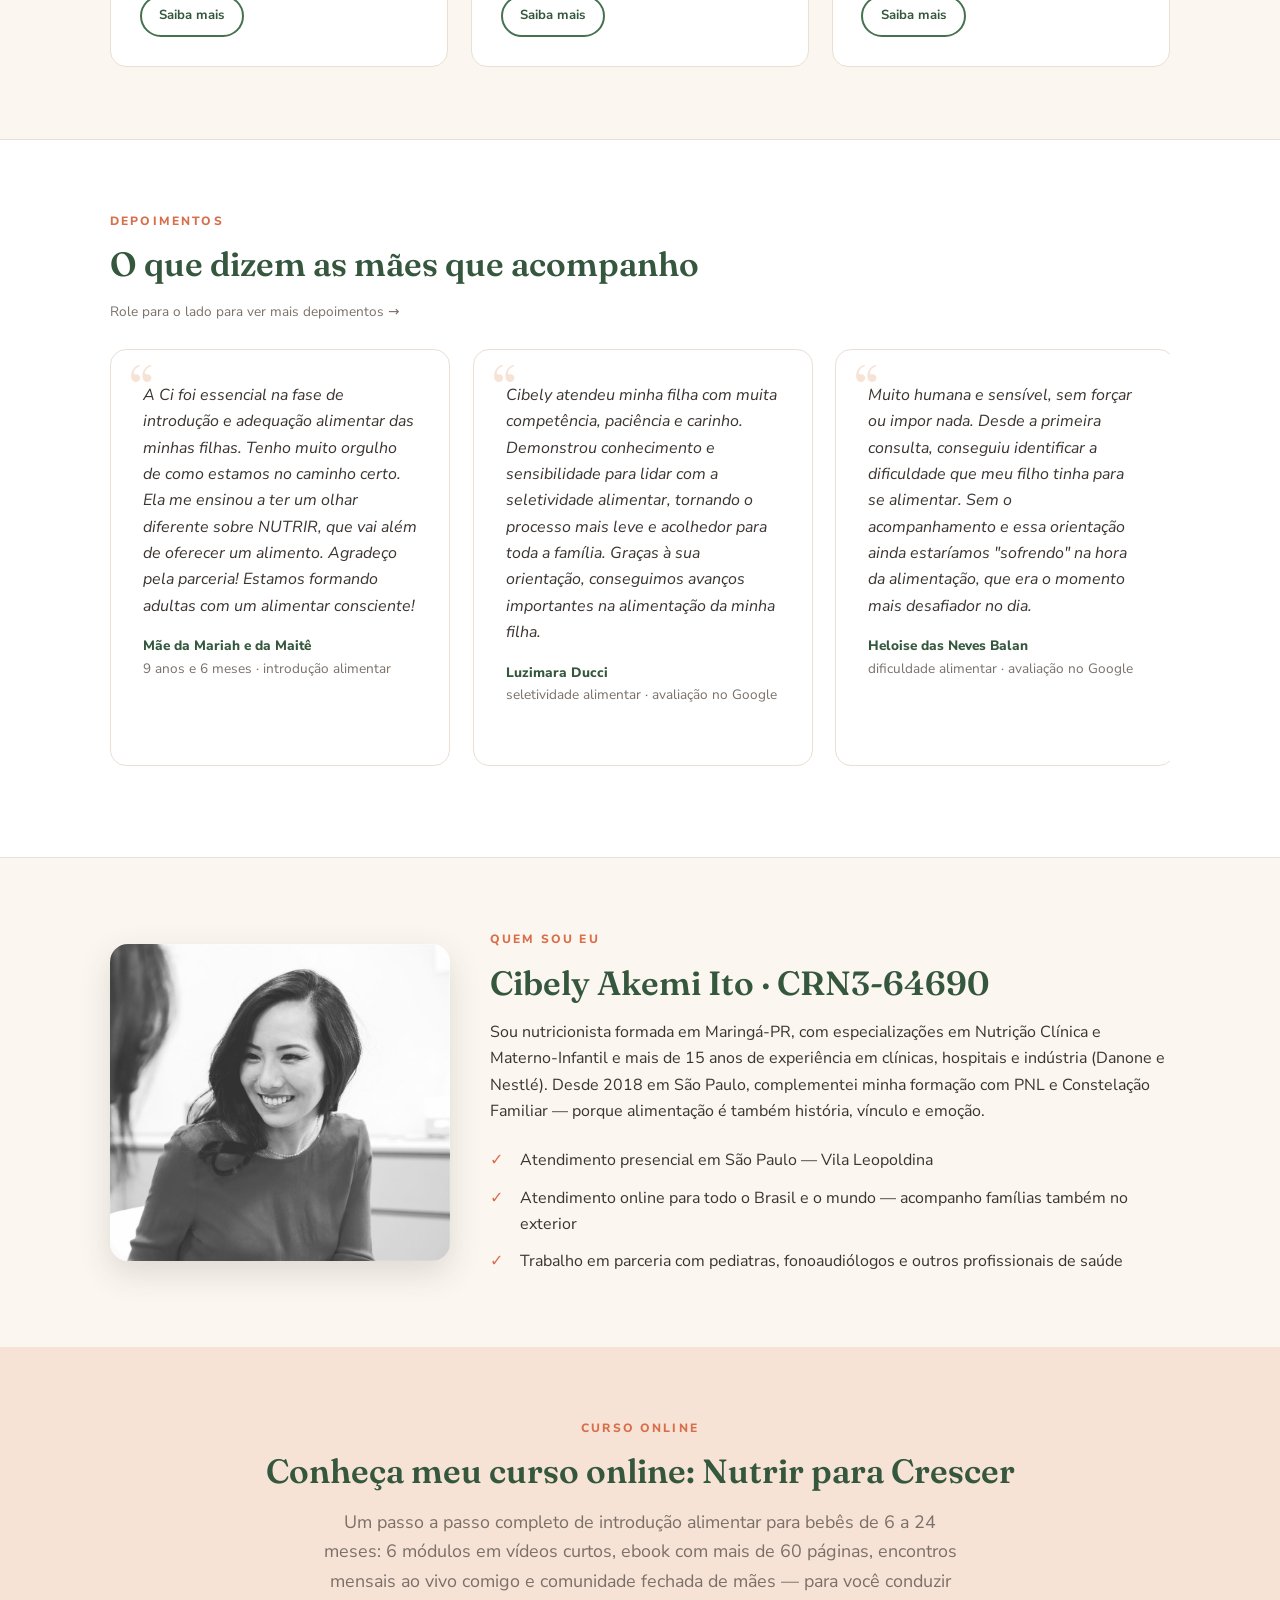
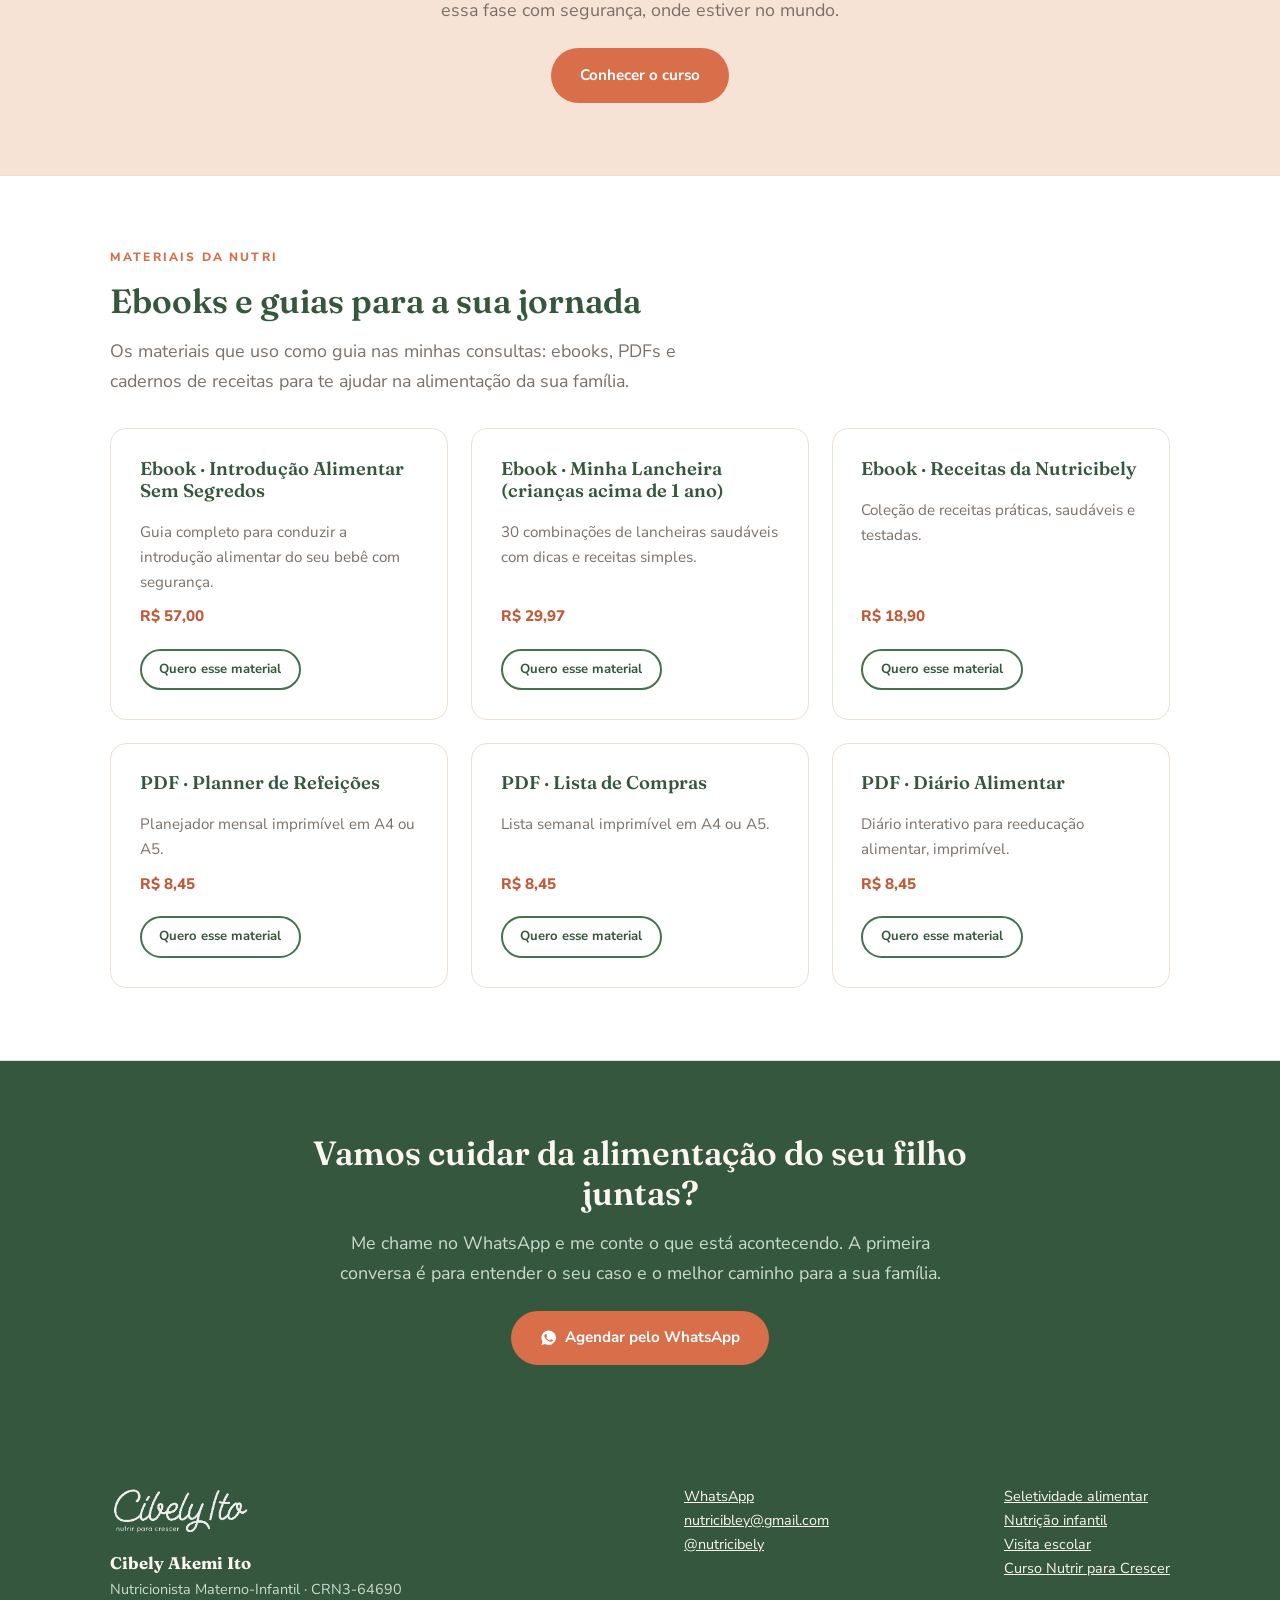
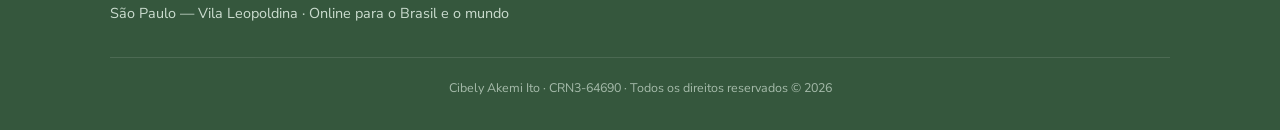
==== commit 49d84da3: "Carrossel de depoimentos, secao do curso e imagem na abordagem - Depoimentos da home viram carrossel" ====
--- a/index.html
+++ b/index.html
@@ -24,6 +24,7 @@
     <li><a href="terapia-alimentar-seletividade/">Seletividade</a></li>
     <li><a href="consulta-nutricionista-infantil/">Nutrição infantil</a></li>
     <li><a href="visita-escolar/">Visita escolar</a></li>
+    <li><a href="#curso">Curso</a></li>
     <li><a href="#materiais">Materiais</a></li>
     <li><a class="btn btn-wa btn-sm" data-wa="Olá! Vim pelo site e gostaria de agendar uma consulta." href="#">Agendar pelo WhatsApp</a></li>
   </ul>
@@ -48,11 +49,14 @@
 </header>
 
 <section id="abordagem" class="band">
-  <div class="wrap-narrow">
-    <p class="kicker">Minha abordagem</p>
-    <h2>Nutrição comportamental, não terrorismo nutricional</h2>
-    <p>Minha missão é impactar famílias através da alimentação e fazer diferença nessa geração, para que ela nutra a próxima com mais leveza e amor.</p>
-    <p style="margin-top:.8rem;">Na prática, isso significa que a consulta não começa com uma lista de proibições. Começa com escuta: a história alimentar da criança, a rotina da família, os medos e as dificuldades de quem cuida. Só então construímos, juntos, um plano possível de sustentar no dia a dia — porque resultado que dura é resultado sem sofrimento.</p>
+  <div class="about-grid rev">
+    <div>
+      <p class="kicker">Minha abordagem</p>
+      <h2>Nutrição comportamental, não terrorismo nutricional</h2>
+      <p>Minha missão é impactar famílias através da alimentação e fazer diferença nessa geração, para que ela nutra a próxima com mais leveza e amor.</p>
+      <p style="margin-top:.8rem;">Na prática, isso significa que a consulta não começa com uma lista de proibições. Começa com escuta: a história alimentar da criança, a rotina da família, os medos e as dificuldades de quem cuida. Só então construímos, juntos, um plano possível de sustentar no dia a dia — porque resultado que dura é resultado sem sofrimento.</p>
+    </div>
+    <img class="about-photo" src="images/abordagem.jpg" alt="Mãe oferecendo comida ao bebê com uma colher" loading="lazy">
   </div>
 </section>
 
@@ -87,7 +91,13 @@
   <div class="wrap">
     <p class="kicker">Depoimentos</p>
     <h2>O que dizem as mães que acompanho</h2>
-    <div class="grid grid-3" style="margin-top:2rem;">
+    <p class="scroll-hint">Role para o lado para ver mais depoimentos →</p>
+    <!--
+      [PENDENTE] Estratégia comercial 3.3: ainda falta 1 depoimento real de mãe
+      sobre OBESIDADE INFANTIL (não há nenhum nas avaliações do Google até 2026-07).
+      Quando houver, adicionar como card no carrossel abaixo.
+    -->
+    <div class="quotes-scroll">
       <div class="quote">
         <blockquote>A Ci foi essencial na fase de introdução e adequação alimentar das minhas filhas. Tenho muito orgulho de como estamos no caminho certo. Ela me ensinou a ter um olhar diferente sobre NUTRIR, que vai além de oferecer um alimento. Agradeço pela parceria! Estamos formando adultas com um alimentar consciente!</blockquote>
         <cite>Mãe da Mariah e da Maitê <span>9 anos e 6 meses · introdução alimentar</span></cite>
@@ -96,14 +106,33 @@
         <blockquote>Cibely atendeu minha filha com muita competência, paciência e carinho. Demonstrou conhecimento e sensibilidade para lidar com a seletividade alimentar, tornando o processo mais leve e acolhedor para toda a família. Graças à sua orientação, conseguimos avanços importantes na alimentação da minha filha.</blockquote>
         <cite>Luzimara Ducci <span>seletividade alimentar · avaliação no Google</span></cite>
       </div>
-      <!--
-        [PENDENTE] Estratégia comercial 3.3: ainda falta 1 depoimento real de mãe
-        sobre OBESIDADE INFANTIL (não há nenhum nas avaliações do Google até 2026-07).
-        Quando houver, substituir o bloco abaixo (Heloise) ou adicionar um quarto.
-      -->
       <div class="quote">
         <blockquote>Muito humana e sensível, sem forçar ou impor nada. Desde a primeira consulta, conseguiu identificar a dificuldade que meu filho tinha para se alimentar. Sem o acompanhamento e essa orientação ainda estaríamos "sofrendo" na hora da alimentação, que era o momento mais desafiador no dia.</blockquote>
         <cite>Heloise das Neves Balan <span>dificuldade alimentar · avaliação no Google</span></cite>
+      </div>
+      <div class="quote">
+        <blockquote>Profissional incrível! Já havia tentado outras nutricionistas da área sem sucesso! Mesmo online está conseguindo ajudar muito na seletividade alimentar do meu filho! Recomendo a todas as mães!</blockquote>
+        <cite>Kellin Sturmer <span>seletividade alimentar · atendimento online</span></cite>
+      </div>
+      <div class="quote">
+        <blockquote>Logo após a primeira consulta, já me senti muito mais segura e confiante para conduzir a introdução alimentar, e tudo começou a fluir de forma muito mais leve. Hoje, a Manu come super bem e aceita de tudo! Sempre digo que existiu uma introdução alimentar "antes" e "depois" da Cibele.</blockquote>
+        <cite>Rafaela Vaz <span>introdução alimentar · avaliação no Google</span></cite>
+      </div>
+      <div class="quote">
+        <blockquote>Uma consulta super explicativa, esclarecedora e que, no meu caso em especial, me deu a coragem necessária pra ousar e ajudar meu menino a ter mais autonomia na hora das refeições. Hoje ele está com 2 anos e colhemos os frutos de tudo que ajustamos com ela naquele momento.</blockquote>
+        <cite>Karin Bolognino <span>autonomia à mesa · avaliação no Google</span></cite>
+      </div>
+      <div class="quote">
+        <blockquote>Desde o início, me senti muito acolhida e bem orientada na introdução alimentar da minha filha. Graças ao seu acompanhamento, a introdução alimentar da minha bebê foi leve, tranquila e muito bem-sucedida. Moro na Irlanda e, mesmo à distância, ela acompanha minha filha desde os 6 meses com muita dedicação e cuidado.</blockquote>
+        <cite>Samela Esteves <span>atendimento online · Irlanda</span></cite>
+      </div>
+      <div class="quote">
+        <blockquote>Uma nutri materno-infantil deveria ser tão essencial no enxoval do bebê quanto a fralda! A Cibele me ajudou a fazer a introdução alimentar dentro da nossa realidade aqui na Austrália. Eu tinha muito medo de engasgos e recusa alimentar — e com as orientações corretas, o que temos por aqui é uma mãe sem medo e um bebê que come todos os alimentos, de todas as formas possíveis.</blockquote>
+        <cite>Leticia Lauer <span>atendimento online · Austrália</span></cite>
+      </div>
+      <div class="quote">
+        <blockquote>A Cibely nos explicou muito bem a respeito do que esperar durante a IA. Sério, foi um dos melhores investimentos que fizemos para a minha filha: ela come super bem desde o início da introdução alimentar e começou a usar o garfo antes de 1 ano, graças à segurança que a Cibely nos passa. Sempre recomendo a quem me pergunta quando vê a minha filha comendo bem.</blockquote>
+        <cite>Laura Keity <span>introdução alimentar · avaliação no Google</span></cite>
       </div>
     </div>
   </div>
@@ -125,6 +154,15 @@
   </div>
 </section>
 
+<section id="curso" style="background:var(--peach);">
+  <div class="wrap-narrow" style="text-align:center;">
+    <p class="kicker">Curso online</p>
+    <h2>Conheça meu curso online: Nutrir para Crescer</h2>
+    <p class="lead" style="margin:0 auto 1.4rem;">Um passo a passo completo de introdução alimentar para bebês de 6 a 24 meses: 6 módulos em vídeos curtos, ebook com mais de 60 páginas, encontros mensais ao vivo comigo e comunidade fechada de mães — para você conduzir essa fase com segurança, onde estiver no mundo.</p>
+    <a class="btn btn-wa" style="background:var(--terracotta);" href="https://nutrirparacrescer.com.br/" target="_blank" rel="noopener">Conhecer o curso</a>
+  </div>
+</section>
+
 <section id="materiais" class="band">
   <div class="wrap">
     <p class="kicker">Materiais da Nutri</p>
@@ -200,7 +238,8 @@
     <div>
       <a href="terapia-alimentar-seletividade/">Seletividade alimentar</a><br>
       <a href="consulta-nutricionista-infantil/">Nutrição infantil</a><br>
-      <a href="visita-escolar/">Visita escolar</a>
+      <a href="visita-escolar/">Visita escolar</a><br>
+      <a href="https://nutrirparacrescer.com.br/" target="_blank" rel="noopener">Curso Nutrir para Crescer</a>
     </div>
   </div>
   <p class="foot-note">Cibely Akemi Ito · CRN3-64690 · Todos os direitos reservados © 2026</p>
--- a/styles.css
+++ b/styles.css
@@ -156,18 +156,36 @@
 /* Materiais */
 .price { font-weight: 800; color: var(--terra-deep); font-size: .95rem; }
 
-/* Sobre (Quem sou eu) */
+/* Sobre (Quem sou eu) / Minha abordagem */
 .about-grid {
   display: grid; grid-template-columns: 340px 1fr;
   gap: 2.5rem; align-items: center; max-width: 1060px; margin: 0 auto;
 }
+.about-grid.rev { grid-template-columns: 1fr 340px; }
 .about-photo {
   width: 100%; border-radius: 18px;
   box-shadow: 0 12px 32px rgba(59,52,48,.15);
 }
 @media (max-width: 860px) {
-  .about-grid { grid-template-columns: 1fr; }
+  .about-grid, .about-grid.rev { grid-template-columns: 1fr; }
   .about-photo { max-width: 340px; margin: 0 auto; }
+  .about-grid.rev .about-photo { order: -1; }
+}
+
+/* Carrossel de depoimentos */
+.quotes-scroll {
+  display: grid; grid-auto-flow: column; grid-auto-columns: 340px;
+  gap: 1.4rem; overflow-x: auto; scroll-snap-type: x mandatory;
+  padding: 1.6rem .2rem 1.2rem; -webkit-overflow-scrolling: touch;
+  scrollbar-width: thin; scrollbar-color: var(--green-soft) var(--line);
+}
+.quotes-scroll .quote { scroll-snap-align: start; }
+.quotes-scroll::-webkit-scrollbar { height: 8px; }
+.quotes-scroll::-webkit-scrollbar-track { background: var(--line); border-radius: 4px; }
+.quotes-scroll::-webkit-scrollbar-thumb { background: var(--green-soft); border-radius: 4px; }
+.scroll-hint { font-size: .85rem; color: var(--muted); }
+@media (max-width: 860px) {
+  .quotes-scroll { grid-auto-columns: 85%; }
 }
 
 /* Logo no menu e rodapé */
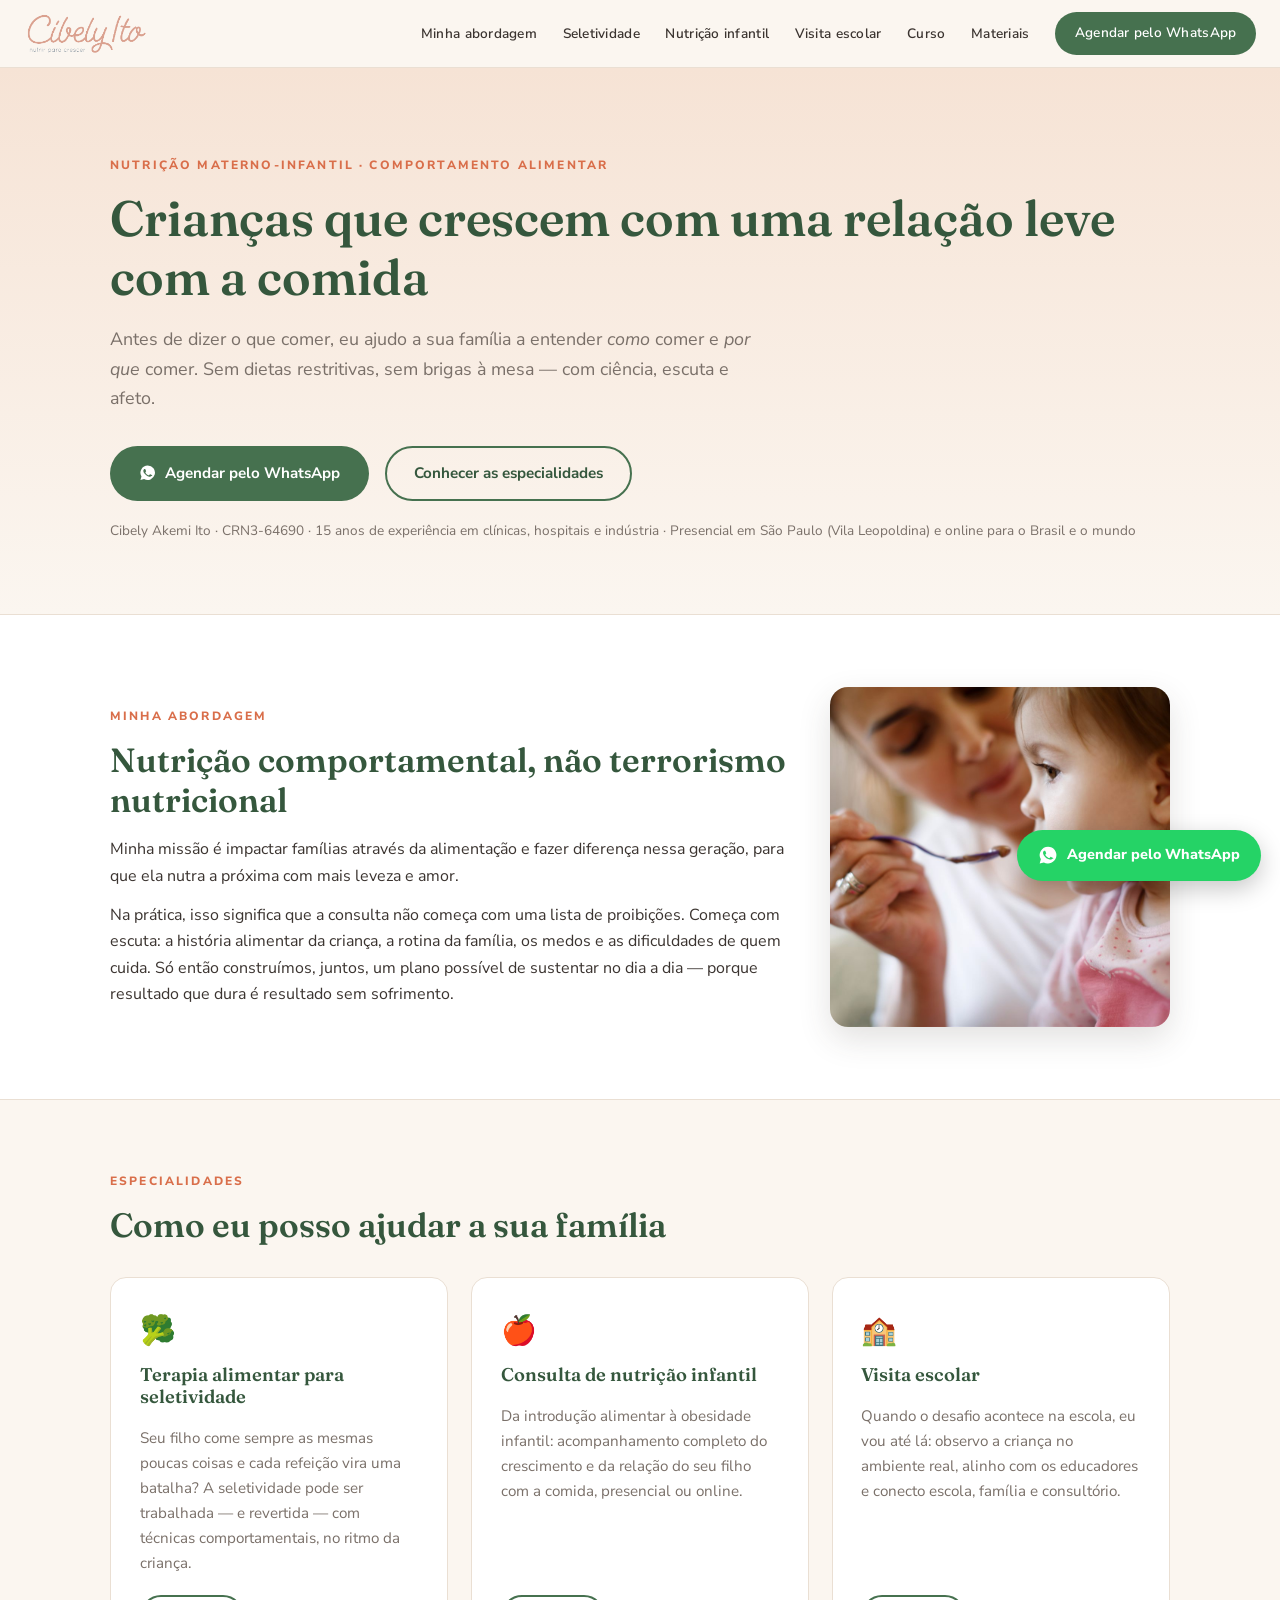
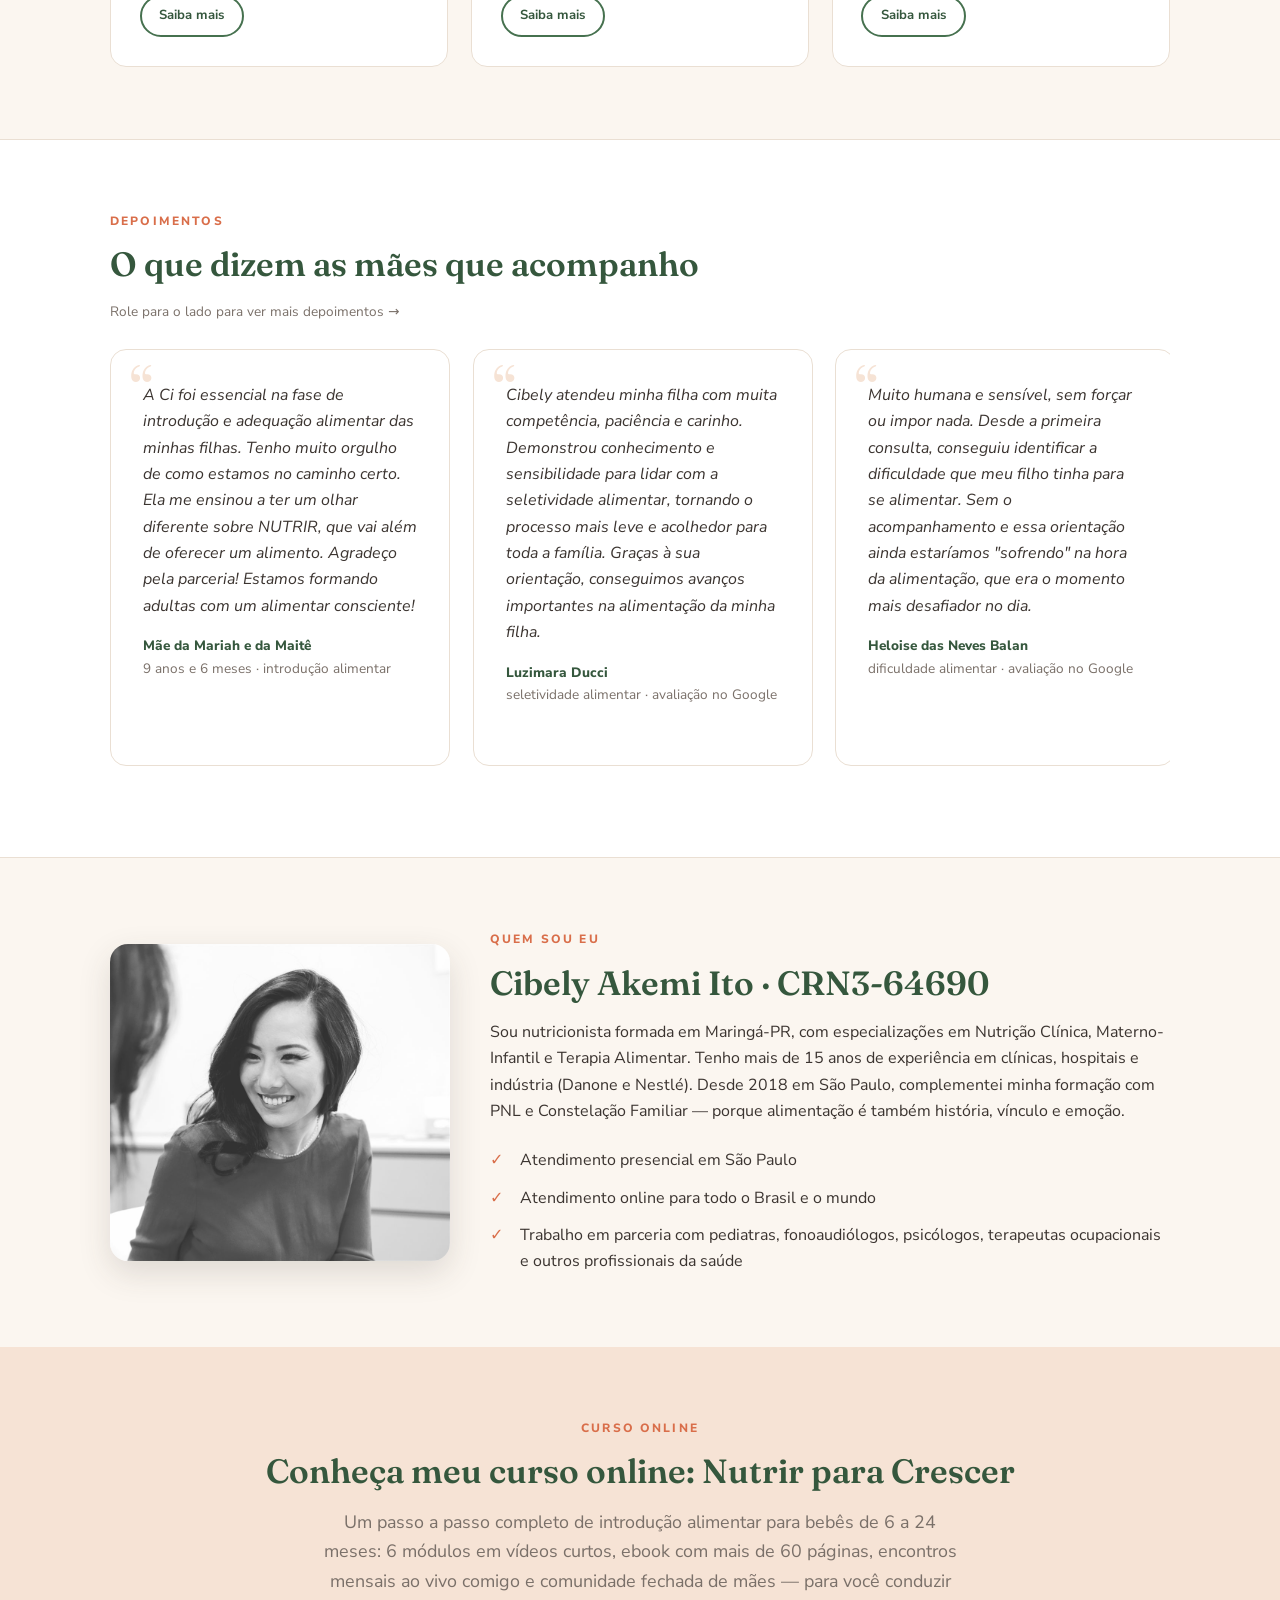
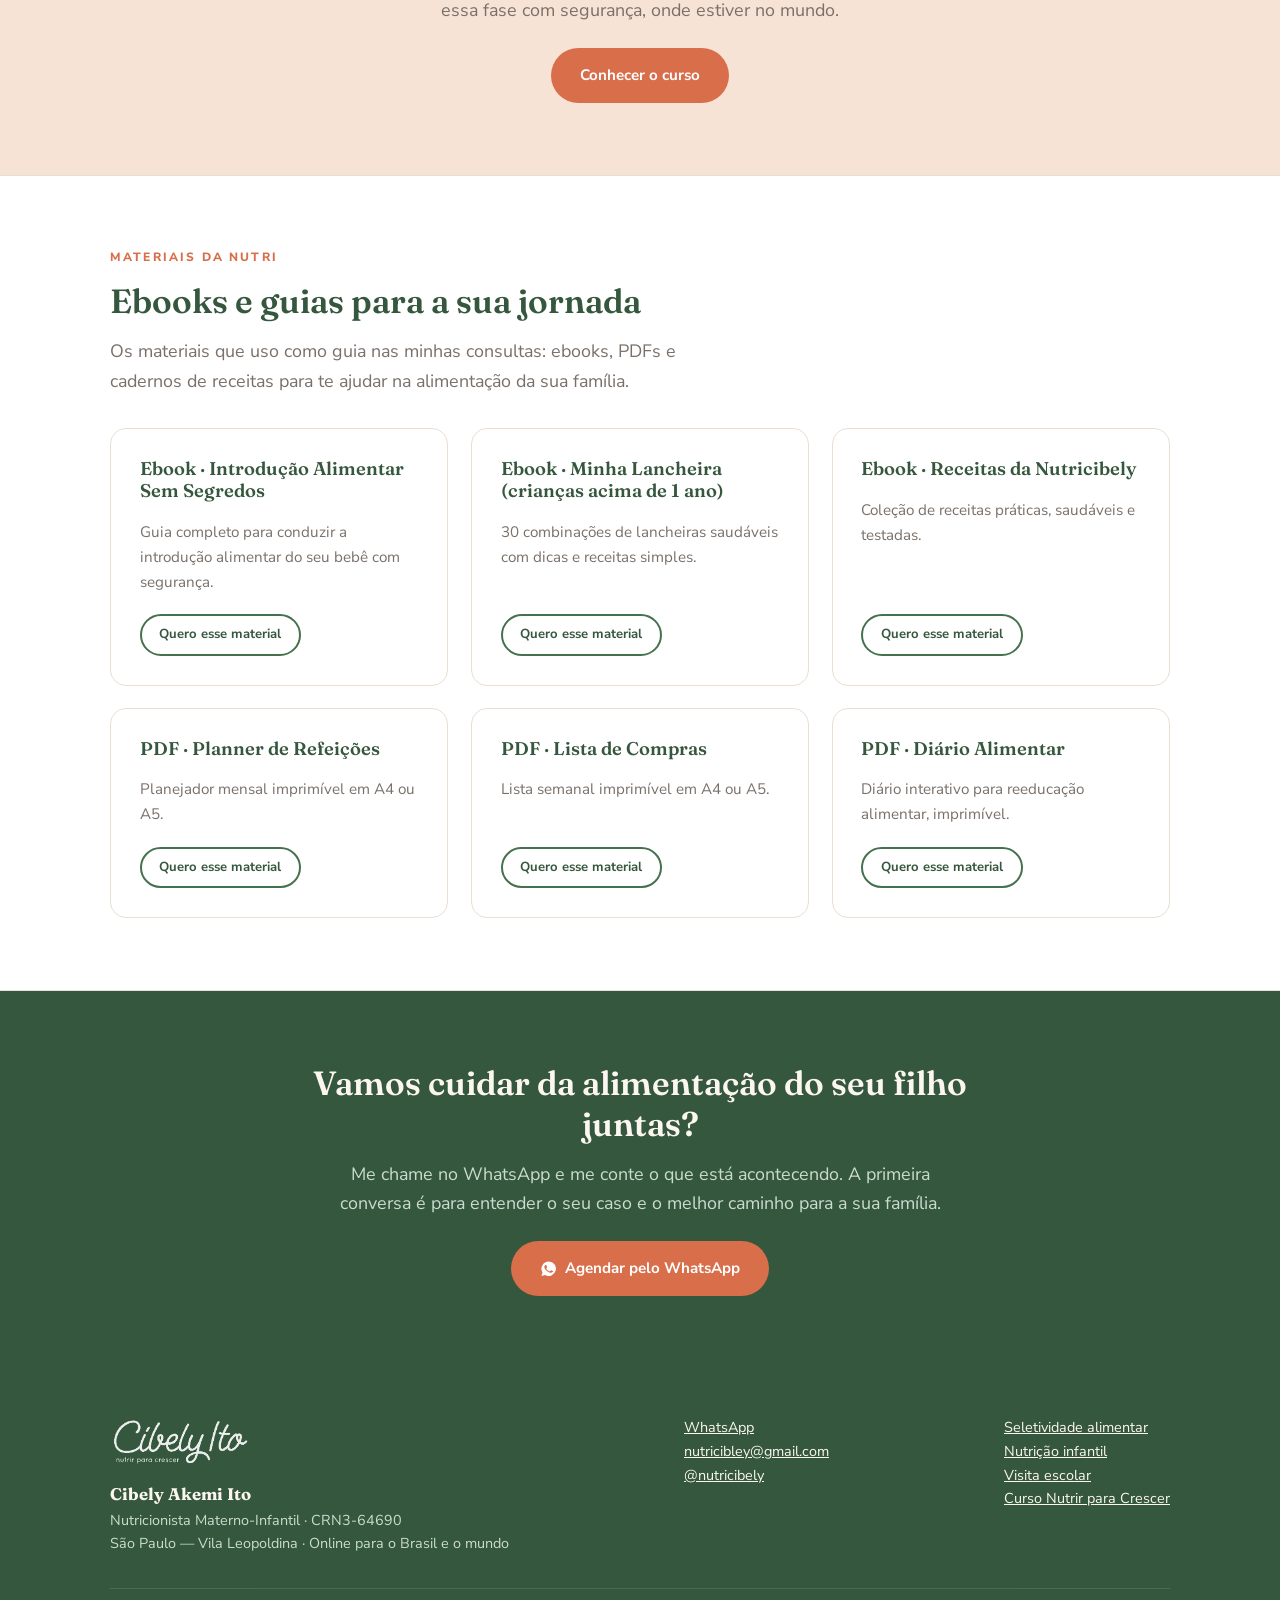
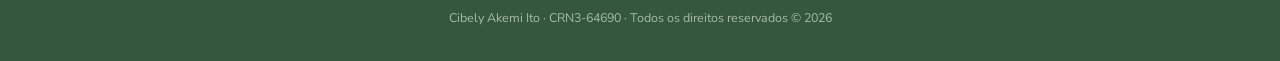
==== commit e7f20c84: "Remove precos dos materiais e atualiza secao Quem sou eu - Materiais sem preco (conversa qualifica p" ====
--- a/index.html
+++ b/index.html
@@ -12,7 +12,7 @@
 <meta property="og:type" content="website">
 <link rel="preconnect" href="https://fonts.googleapis.com">
 <link href="https://fonts.googleapis.com/css2?family=Fraunces:ital,wght@0,400;0,600;0,700;1,400&family=Nunito+Sans:ital,wght@0,400;0,600;0,700;0,800;1,400&display=swap" rel="stylesheet">
-<link rel="stylesheet" href="styles.css">
+<link rel="stylesheet" href="styles.css?v=3">
 </head>
 <body>
 
@@ -144,11 +144,11 @@
     <div>
       <p class="kicker">Quem sou eu</p>
       <h2>Cibely Akemi Ito · CRN3-64690</h2>
-      <p>Sou nutricionista formada em Maringá-PR, com especializações em Nutrição Clínica e Materno-Infantil e mais de 15 anos de experiência em clínicas, hospitais e indústria (Danone e Nestlé). Desde 2018 em São Paulo, complementei minha formação com PNL e Constelação Familiar — porque alimentação é também história, vínculo e emoção.</p>
+      <p>Sou nutricionista formada em Maringá-PR, com especializações em Nutrição Clínica, Materno-Infantil e Terapia Alimentar. Tenho mais de 15 anos de experiência em clínicas, hospitais e indústria (Danone e Nestlé). Desde 2018 em São Paulo, complementei minha formação com PNL e Constelação Familiar — porque alimentação é também história, vínculo e emoção.</p>
       <ul class="checks" style="margin-top:1.4rem;">
-        <li>Atendimento presencial em São Paulo — Vila Leopoldina</li>
-        <li>Atendimento online para todo o Brasil e o mundo — acompanho famílias também no exterior</li>
-        <li>Trabalho em parceria com pediatras, fonoaudiólogos e outros profissionais de saúde</li>
+        <li>Atendimento presencial em São Paulo</li>
+        <li>Atendimento online para todo o Brasil e o mundo</li>
+        <li>Trabalho em parceria com pediatras, fonoaudiólogos, psicólogos, terapeutas ocupacionais e outros profissionais da saúde</li>
       </ul>
     </div>
   </div>
@@ -172,37 +172,31 @@
       <div class="card">
         <h3>Ebook · Introdução Alimentar Sem Segredos</h3>
         <p>Guia completo para conduzir a introdução alimentar do seu bebê com segurança.</p>
-        <span class="price">R$ 57,00</span>
         <a class="btn btn-outline btn-sm" data-wa="Olá! Quero o Ebook Introdução Alimentar Sem Segredos." href="#">Quero esse material</a>
       </div>
       <div class="card">
         <h3>Ebook · Minha Lancheira (crianças acima de 1 ano)</h3>
         <p>30 combinações de lancheiras saudáveis com dicas e receitas simples.</p>
-        <span class="price">R$ 29,97</span>
         <a class="btn btn-outline btn-sm" data-wa="Olá! Quero o Ebook Minha Lancheira." href="#">Quero esse material</a>
       </div>
       <div class="card">
         <h3>Ebook · Receitas da Nutricibely</h3>
         <p>Coleção de receitas práticas, saudáveis e testadas.</p>
-        <span class="price">R$ 18,90</span>
         <a class="btn btn-outline btn-sm" data-wa="Olá! Quero o Ebook Receitas da Nutricibely." href="#">Quero esse material</a>
       </div>
       <div class="card">
         <h3>PDF · Planner de Refeições</h3>
         <p>Planejador mensal imprimível em A4 ou A5.</p>
-        <span class="price">R$ 8,45</span>
         <a class="btn btn-outline btn-sm" data-wa="Olá! Quero o PDF Planner de Refeições." href="#">Quero esse material</a>
       </div>
       <div class="card">
         <h3>PDF · Lista de Compras</h3>
         <p>Lista semanal imprimível em A4 ou A5.</p>
-        <span class="price">R$ 8,45</span>
         <a class="btn btn-outline btn-sm" data-wa="Olá! Quero o PDF Lista de Compras." href="#">Quero esse material</a>
       </div>
       <div class="card">
         <h3>PDF · Diário Alimentar</h3>
         <p>Diário interativo para reeducação alimentar, imprimível.</p>
-        <span class="price">R$ 8,45</span>
         <a class="btn btn-outline btn-sm" data-wa="Olá! Quero o PDF Diário Alimentar." href="#">Quero esse material</a>
       </div>
     </div>
@@ -250,6 +244,6 @@
   <span>Agendar pelo WhatsApp</span>
 </a>
 
-<script src="site.js"></script>
+<script src="site.js?v=3"></script>
 </body>
 </html>
